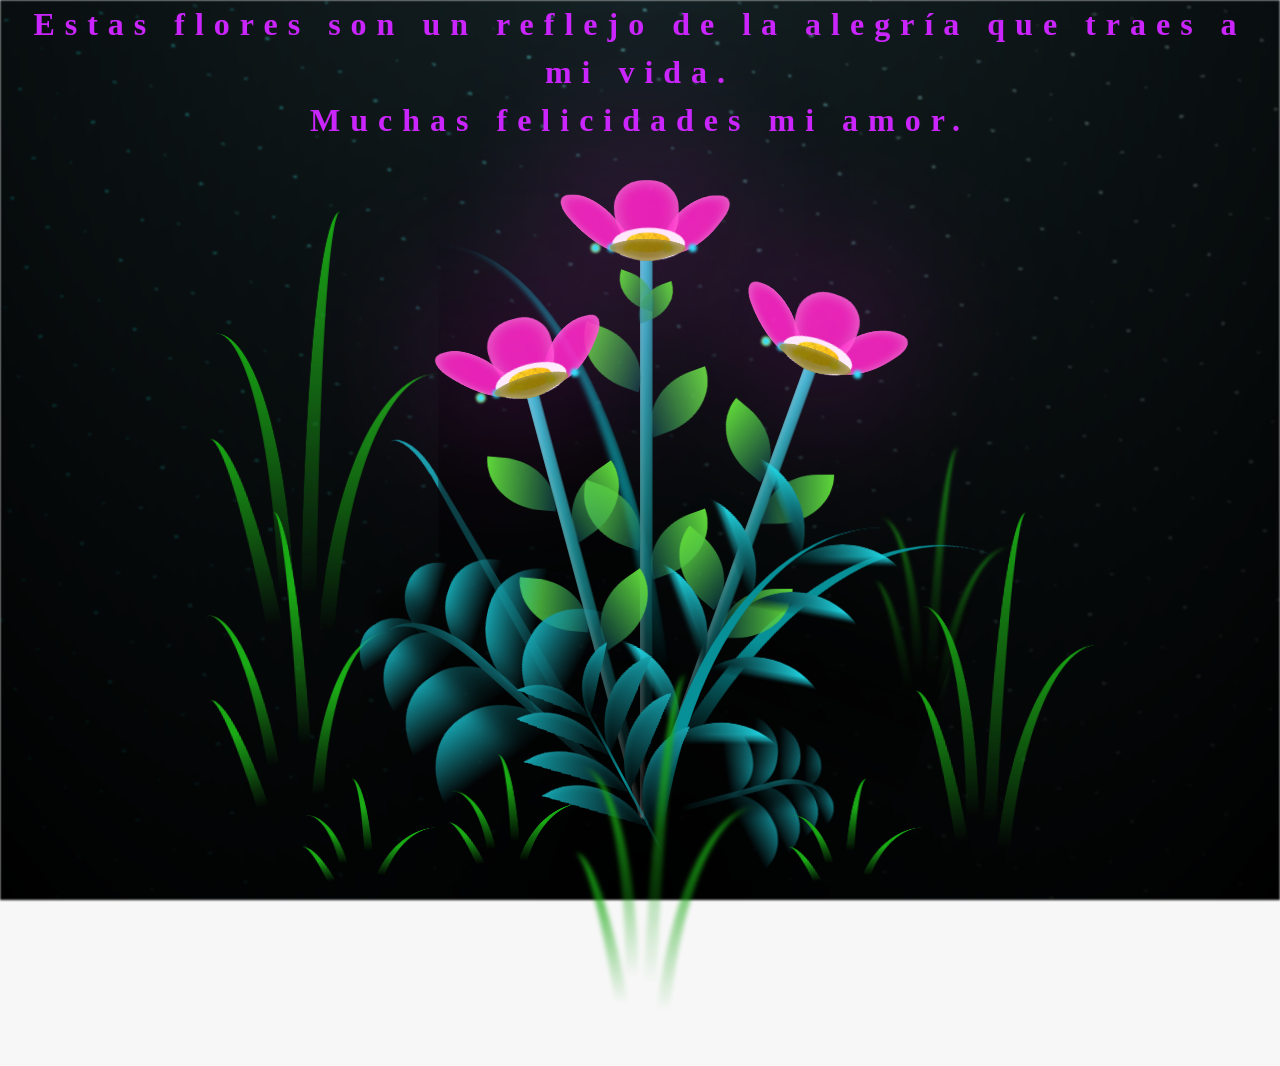
==== index.html @ 2d7c7707 "Update and rename flower.html to index.html" ====
<!DOCTYPE html>
<html lang="es">

<head>
  <meta charset="UTF-8" />
  <meta http-equiv="X-UA-Compatible" content="IE=edge" />
  <meta name="viewport" content="width=device-width, initial-scale=1.0, maximum-scale=1.0, user-scalable=no">
  <style>
    *,
    *::after,
    *::before {
      padding: 0;
      margin: 0;
      box-sizing: border-box;
    }

    :root {
      --dark-color: #000;
    }

    body {
      display: flex;
      align-items: flex-end;
      justify-content: center;
      min-height: 100vh;
      background-color: var(--dark-color);
      overflow: hidden;
      perspective: 1000px;
    }

    #lyrics {
      font-size: 28px;
      font-family: "Franklin Gothic Medium", "Arial Narrow", Arial, sans-serif;
      color: white;
      position: absolute;
      margin-bottom: 20%;
      z-index: 1;
      font-weight: bold;
      letter-spacing: 4px;
    }

    @media only screen and (max-width: 600px) {

      /* Estilos específicos para dispositivos con un ancho máximo de 600px */
      #lyrics {
        font-size: 14px;
        /* Reduce el tamaño del texto para dispositivos más pequeños */
        margin-bottom: 530px;
        letter-spacing: 3px;
      }

    }

    .titulo {
      margin-bottom: 0;
      top: 0;
      left: 50%;
      transform: translateX(-50%);
      font-family: 'Dancing Script', cursive;
      color: #cb25fd;
      position: absolute;
      font-weight: bold;
      letter-spacing: 10px;
      opacity: 0;
      animation: fadeIn 3s ease-in-out forwards;
      text-align: center;
      width: 100vw;
      z-index: 100;
    }

    @keyframes fadeIn {
      from {
        opacity: 0;
      }

      to {
        opacity: 1;
      }
    }

    .night {
      z-index: -1;
      position: absolute;
      left: 50%;
      top: 0;
      transform: translateX(-50%);
      width: 100%;
      height: 100%;
      filter: blur(0.1vmin);
      background-image: radial-gradient(ellipse at top,
          transparent 0%,
          var(--dark-color)),
        radial-gradient(ellipse at bottom,
          var(--dark-color),
          rgba(145, 233, 255, 0.2)),
        repeating-linear-gradient(220deg,
          rgb(0, 0, 0) 0px,
          rgb(0, 0, 0) 19px,
          transparent 19px,
          transparent 22px),
        repeating-linear-gradient(189deg,
          rgb(0, 0, 0) 0px,
          rgb(0, 0, 0) 19px,
          transparent 19px,
          transparent 22px),
        repeating-linear-gradient(148deg,
          rgb(0, 0, 0) 0px,
          rgb(0, 0, 0) 19px,
          transparent 19px,
          transparent 22px),
        linear-gradient(90deg, rgb(0, 255, 250), rgb(240, 240, 240));
    }

    .flowers {
      position: relative;
      transform: scale(0.9);
      /*margin-bottom: 100px;
  */
    }

    @media only screen and (max-width: 600px) {

      /* Estilos específicos para dispositivos con un ancho máximo de 600px */
      .flowers {
        font-size: 14px;
        margin-bottom: 35%;
        letter-spacing: 3px;
        transform: scale(1.0);
      }

    }

    .flower {
      position: absolute;
      bottom: 10vmin;
      transform-origin: bottom center;
      z-index: 10;
      --fl-speed: 0.8s;
    }

    .flower--1 {
      -webkit-animation: moving-flower-1 4s linear infinite;
      animation: moving-flower-1 4s linear infinite;
    }

    .flower--1 .flower__line {
      height: 70vmin;
      -webkit-animation-delay: 0.3s;
      animation-delay: 0.3s;
    }

    .flower--1 .flower__line__leaf--1 {
      -webkit-animation: blooming-leaf-right var(--fl-speed) 1.6s backwards;
      animation: blooming-leaf-right var(--fl-speed) 1.6s backwards;
    }

    .flower--1 .flower__line__leaf--2 {
      -webkit-animation: blooming-leaf-right var(--fl-speed) 1.4s backwards;
      animation: blooming-leaf-right var(--fl-speed) 1.4s backwards;
    }

    .flower--1 .flower__line__leaf--3 {
      -webkit-animation: blooming-leaf-left var(--fl-speed) 1.2s backwards;
      animation: blooming-leaf-left var(--fl-speed) 1.2s backwards;
    }

    .flower--1 .flower__line__leaf--4 {
      -webkit-animation: blooming-leaf-left var(--fl-speed) 1s backwards;
      animation: blooming-leaf-left var(--fl-speed) 1s backwards;
    }

    .flower--1 .flower__line__leaf--5 {
      -webkit-animation: blooming-leaf-right var(--fl-speed) 1.8s backwards;
      animation: blooming-leaf-right var(--fl-speed) 1.8s backwards;
    }

    .flower--1 .flower__line__leaf--6 {
      -webkit-animation: blooming-leaf-left var(--fl-speed) 2s backwards;
      animation: blooming-leaf-left var(--fl-speed) 2s backwards;
    }

    .flower--2 {
      left: 50%;
      transform: rotate(20deg);
      -webkit-animation: moving-flower-2 4s linear infinite;
      animation: moving-flower-2 4s linear infinite;
    }

    .flower--2 .flower__line {
      height: 60vmin;
      -webkit-animation-delay: 0.6s;
      animation-delay: 0.6s;
    }

    .flower--2 .flower__line__leaf--1 {
      -webkit-animation: blooming-leaf-right var(--fl-speed) 1.9s backwards;
      animation: blooming-leaf-right var(--fl-speed) 1.9s backwards;
    }

    .flower--2 .flower__line__leaf--2 {
      -webkit-animation: blooming-leaf-right var(--fl-speed) 1.7s backwards;
      animation: blooming-leaf-right var(--fl-speed) 1.7s backwards;
    }

    .flower--2 .flower__line__leaf--3 {
      -webkit-animation: blooming-leaf-left var(--fl-speed) 1.5s backwards;
      animation: blooming-leaf-left var(--fl-speed) 1.5s backwards;
    }

    .flower--2 .flower__line__leaf--4 {
      -webkit-animation: blooming-leaf-left var(--fl-speed) 1.3s backwards;
      animation: blooming-leaf-left var(--fl-speed) 1.3s backwards;
    }

    .flower--3 {
      left: 50%;
      transform: rotate(-15deg);
      -webkit-animation: moving-flower-3 4s linear infinite;
      animation: moving-flower-3 4s linear infinite;
    }

    .flower--3 .flower__line {
      -webkit-animation-delay: 0.9s;
      animation-delay: 0.9s;
    }

    .flower--3 .flower__line__leaf--1 {
      -webkit-animation: blooming-leaf-right var(--fl-speed) 2.5s backwards;
      animation: blooming-leaf-right var(--fl-speed) 2.5s backwards;
    }

    .flower--3 .flower__line__leaf--2 {
      -webkit-animation: blooming-leaf-right var(--fl-speed) 2.3s backwards;
      animation: blooming-leaf-right var(--fl-speed) 2.3s backwards;
    }

    .flower--3 .flower__line__leaf--3 {
      -webkit-animation: blooming-leaf-left var(--fl-speed) 2.1s backwards;
      animation: blooming-leaf-left var(--fl-speed) 2.1s backwards;
    }

    .flower--3 .flower__line__leaf--4 {
      -webkit-animation: blooming-leaf-left var(--fl-speed) 1.9s backwards;
      animation: blooming-leaf-left var(--fl-speed) 1.9s backwards;
    }

    .flower__leafs {
      position: relative;
      -webkit-animation: blooming-flower 2s backwards;
      animation: blooming-flower 2s backwards;
    }

    .flower__leafs--1 {
      -webkit-animation-delay: 1.1s;
      animation-delay: 1.1s;
    }

    .flower__leafs--2 {
      -webkit-animation-delay: 1.4s;
      animation-delay: 1.4s;
    }

    .flower__leafs--3 {
      -webkit-animation-delay: 1.7s;
      animation-delay: 1.7s;
    }

    .flower__leafs::after {
      content: "";
      position: absolute;
      left: 0;
      top: 0;
      transform: translate(-50%, -100%);
      width: 8vmin;
      height: 8vmin;
      background-color: #fd25eb;
      /* background-color: #fd2525; */
      filter: blur(10vmin);
    }

    .flower__leaf {
      position: absolute;
      bottom: 0;
      left: 50%;
      width: 8vmin;
      height: 11vmin;
      border-radius: 51% 49% 47% 53%/44% 45% 55% 69%;
      background-color: #253bfd;
      background-color: #fd25c3;
      transform-origin: bottom center;
      opacity: 0.9;
      box-shadow: inset 0 0 2vmin rgba(255, 255, 255, 0.5);
    }

    .flower__leaf--1 {
      transform: translate(-10%, 1%) rotateY(40deg) rotateX(-50deg);
    }

    .flower__leaf--2 {
      transform: translate(-50%, -4%) rotateX(40deg);
    }

    .flower__leaf--3 {
      transform: translate(-90%, 0%) rotateY(45deg) rotateX(50deg);
    }

    .flower__leaf--4 {
      width: 8vmin;
      height: 8vmin;
      transform-origin: bottom left;
      border-radius: 4vmin 10vmin 4vmin 4vmin;
      transform: translate(0%, 18%) rotateX(70deg) rotate(-43deg);
      background-color: #7c6901;
      z-index: 1;
      opacity: 0.8;
    }

    .flower__white-circle {
      position: absolute;
      left: -3.5vmin;
      top: -3vmin;
      width: 9vmin;
      height: 4vmin;
      border-radius: 50%;
      background-color: #fff;
    }

    .flower__white-circle::after {
      content: "";
      position: absolute;
      left: 50%;
      top: 45%;
      transform: translate(-50%, -50%);
      width: 60%;
      height: 60%;
      border-radius: inherit;
      background-image: repeating-linear-gradient(135deg,
          rgba(0, 0, 0, 0.03) 0px,
          rgba(0, 0, 0, 0.03) 1px,
          transparent 1px,
          transparent 12px),
        repeating-linear-gradient(45deg,
          rgba(0, 0, 0, 0.03) 0px,
          rgba(0, 0, 0, 0.03) 1px,
          transparent 1px,
          transparent 12px),
        repeating-linear-gradient(67.5deg,
          rgba(0, 0, 0, 0.03) 0px,
          rgba(0, 0, 0, 0.03) 1px,
          transparent 1px,
          transparent 12px),
        repeating-linear-gradient(135deg,
          rgba(0, 0, 0, 0.03) 0px,
          rgba(0, 0, 0, 0.03) 1px,
          transparent 1px,
          transparent 12px),
        repeating-linear-gradient(45deg,
          rgba(0, 0, 0, 0.03) 0px,
          rgba(0, 0, 0, 0.03) 1px,
          transparent 1px,
          transparent 12px),
        repeating-linear-gradient(112.5deg,
          rgba(0, 0, 0, 0.03) 0px,
          rgba(0, 0, 0, 0.03) 1px,
          transparent 1px,
          transparent 12px),
        repeating-linear-gradient(112.5deg,
          rgba(0, 0, 0, 0.03) 0px,
          rgba(0, 0, 0, 0.03) 1px,
          transparent 1px,
          transparent 12px),
        repeating-linear-gradient(45deg,
          rgba(0, 0, 0, 0.03) 0px,
          rgba(0, 0, 0, 0.03) 1px,
          transparent 1px,
          transparent 12px),
        repeating-linear-gradient(22.5deg,
          rgba(0, 0, 0, 0.03) 0px,
          rgba(0, 0, 0, 0.03) 1px,
          transparent 1px,
          transparent 12px),
        repeating-linear-gradient(45deg,
          rgba(0, 0, 0, 0.03) 0px,
          rgba(0, 0, 0, 0.03) 1px,
          transparent 1px,
          transparent 12px),
        repeating-linear-gradient(22.5deg,
          rgba(0, 0, 0, 0.03) 0px,
          rgba(0, 0, 0, 0.03) 1px,
          transparent 1px,
          transparent 12px),
        repeating-linear-gradient(135deg,
          rgba(0, 0, 0, 0.03) 0px,
          rgba(0, 0, 0, 0.03) 1px,
          transparent 1px,
          transparent 12px),
        repeating-linear-gradient(157.5deg,
          rgba(0, 0, 0, 0.03) 0px,
          rgba(0, 0, 0, 0.03) 1px,
          transparent 1px,
          transparent 12px),
        repeating-linear-gradient(67.5deg,
          rgba(0, 0, 0, 0.03) 0px,
          rgba(0, 0, 0, 0.03) 1px,
          transparent 1px,
          transparent 12px),
        repeating-linear-gradient(67.5deg,
          rgba(0, 0, 0, 0.03) 0px,
          rgba(0, 0, 0, 0.03) 1px,
          transparent 1px,
          transparent 12px),
        linear-gradient(90deg, rgb(255, 235, 18), rgb(255, 206, 0));
    }

    .flower__line {
      height: 55vmin;
      width: 1.5vmin;
      background-image: linear-gradient(to left,
          rgba(0, 0, 0, 0.2),
          transparent,
          rgba(255, 255, 255, 0.2)),
        linear-gradient(to top, transparent 10%, #14757a, #39c6d6);
      box-shadow: inset 0 0 2px rgba(0, 0, 0, 0.5);
      -webkit-animation: grow-flower-tree 4s backwards;
      animation: grow-flower-tree 4s backwards;
    }

    .flower__line__leaf {
      --w: 7vmin;
      --h: calc(var(--w) + 2vmin);
      position: absolute;
      top: 20%;
      left: 90%;
      width: var(--w);
      height: var(--h);
      border-top-right-radius: var(--h);
      border-bottom-left-radius: var(--h);
      background-image: linear-gradient(to top, rgba(20, 117, 122, 0.4), #5ed639);
    }

    .flower__line__leaf--1 {
      transform: rotate(70deg) rotateY(30deg);
    }

    .flower__line__leaf--2 {
      top: 45%;
      transform: rotate(70deg) rotateY(30deg);
    }

    .flower__line__leaf--3,
    .flower__line__leaf--4,
    .flower__line__leaf--6 {
      border-top-right-radius: 0;
      border-bottom-left-radius: 0;
      border-top-left-radius: var(--h);
      border-bottom-right-radius: var(--h);
      left: -460%;
      top: 12%;
      transform: rotate(-70deg) rotateY(30deg);
    }

    .flower__line__leaf--4 {
      top: 40%;
    }

    .flower__line__leaf--5 {
      top: 0;
      transform-origin: left;
      transform: rotate(70deg) rotateY(30deg) scale(0.6);
    }

    .flower__line__leaf--6 {
      top: -2%;
      left: -450%;
      transform-origin: right;
      transform: rotate(-70deg) rotateY(30deg) scale(0.6);
    }

    .flower__light {
      position: absolute;
      bottom: 0vmin;
      width: 1vmin;
      height: 1vmin;
      background-color: rgb(255, 251, 0);
      border-radius: 50%;
      filter: blur(0.2vmin);
      -webkit-animation: light-ans 4s linear infinite backwards;
      animation: light-ans 4s linear infinite backwards;
    }

    .flower__light:nth-child(odd) {
      background-color: #23f0ff;
    }

    .flower__light--1 {
      left: -2vmin;
      -webkit-animation-delay: 1s;
      animation-delay: 1s;
    }

    .flower__light--2 {
      left: 3vmin;
      -webkit-animation-delay: 0.5s;
      animation-delay: 0.5s;
    }

    .flower__light--3 {
      left: -6vmin;
      -webkit-animation-delay: 0.3s;
      animation-delay: 0.3s;
    }

    .flower__light--4 {
      left: 6vmin;
      -webkit-animation-delay: 0.9s;
      animation-delay: 0.9s;
    }

    .flower__light--5 {
      left: -1vmin;
      -webkit-animation-delay: 1.5s;
      animation-delay: 1.5s;
    }

    .flower__light--6 {
      left: -4vmin;
      -webkit-animation-delay: 3s;
      animation-delay: 3s;
    }

    .flower__light--7 {
      left: 3vmin;
      -webkit-animation-delay: 2s;
      animation-delay: 2s;
    }

    .flower__light--8 {
      left: -6vmin;
      -webkit-animation-delay: 3.5s;
      animation-delay: 3.5s;
    }

    .flower__grass {
      --c: #159faa;
      --line-w: 1.5vmin;
      position: absolute;
      bottom: 12vmin;
      left: -7vmin;
      display: flex;
      flex-direction: column;
      align-items: flex-end;
      z-index: 20;
      transform-origin: bottom center;
      transform: rotate(-48deg) rotateY(40deg);
    }

    .flower__grass--1 {
      -webkit-animation: moving-grass 2s linear infinite;
      animation: moving-grass 2s linear infinite;
    }

    .flower__grass--2 {
      left: 2vmin;
      bottom: 10vmin;
      transform: scale(0.5) rotate(75deg) rotateX(10deg) rotateY(-200deg);
      opacity: 0.8;
      z-index: 0;
      -webkit-animation: moving-grass--2 1.5s linear infinite;
      animation: moving-grass--2 1.5s linear infinite;
    }

    .flower__grass--top {
      width: 7vmin;
      height: 10vmin;
      border-top-right-radius: 100%;
      border-right: var(--line-w) solid var(--c);
      transform-origin: bottom center;
      transform: rotate(-2deg);
    }

    .flower__grass--bottom {
      margin-top: -2px;
      width: var(--line-w);
      height: 25vmin;
      background-image: linear-gradient(to top, transparent, var(--c));
    }

    .flower__grass__leaf {
      --size: 10vmin;
      position: absolute;
      width: calc(var(--size) * 2.1);
      height: var(--size);
      border-top-left-radius: var(--size);
      border-top-right-radius: var(--size);
      background-image: linear-gradient(to top,
          transparent,
          transparent 30%,
          var(--c));
      z-index: 100;
    }

    .flower__grass__leaf--1 {
      top: -6%;
      left: 30%;
      --size: 6vmin;
      transform: rotate(-20deg);
      -webkit-animation: growing-grass-ans--1 2s 2.6s backwards;
      animation: growing-grass-ans--1 2s 2.6s backwards;
    }

    @-webkit-keyframes growing-grass-ans--1 {
      0% {
        transform-origin: bottom left;
        transform: rotate(-20deg) scale(0);
      }
    }

    @keyframes growing-grass-ans--1 {
      0% {
        transform-origin: bottom left;
        transform: rotate(-20deg) scale(0);
      }
    }

    .flower__grass__leaf--2 {
      top: -5%;
      left: -110%;
      --size: 6vmin;
      transform: rotate(10deg);
      -webkit-animation: growing-grass-ans--2 2s 2.4s linear backwards;
      animation: growing-grass-ans--2 2s 2.4s linear backwards;
    }

    @-webkit-keyframes growing-grass-ans--2 {
      0% {
        transform-origin: bottom right;
        transform: rotate(10deg) scale(0);
      }
    }

    @keyframes growing-grass-ans--2 {
      0% {
        transform-origin: bottom right;
        transform: rotate(10deg) scale(0);
      }
    }

    .flower__grass__leaf--3 {
      top: 5%;
      left: 60%;
      --size: 8vmin;
      transform: rotate(-18deg) rotateX(-20deg);
      -webkit-animation: growing-grass-ans--3 2s 2.2s linear backwards;
      animation: growing-grass-ans--3 2s 2.2s linear backwards;
    }

    @-webkit-keyframes growing-grass-ans--3 {
      0% {
        transform-origin: bottom left;
        transform: rotate(-18deg) rotateX(-20deg) scale(0);
      }
    }

    @keyframes growing-grass-ans--3 {
      0% {
        transform-origin: bottom left;
        transform: rotate(-18deg) rotateX(-20deg) scale(0);
      }
    }

    .flower__grass__leaf--4 {
      top: 6%;
      left: -135%;
      --size: 8vmin;
      transform: rotate(2deg);
      -webkit-animation: growing-grass-ans--4 2s 2s linear backwards;
      animation: growing-grass-ans--4 2s 2s linear backwards;
    }

    @-webkit-keyframes growing-grass-ans--4 {
      0% {
        transform-origin: bottom right;
        transform: rotate(2deg) scale(0);
      }
    }

    @keyframes growing-grass-ans--4 {
      0% {
        transform-origin: bottom right;
        transform: rotate(2deg) scale(0);
      }
    }

    .flower__grass__leaf--5 {
      top: 20%;
      left: 60%;
      --size: 10vmin;
      transform: rotate(-24deg) rotateX(-20deg);
      -webkit-animation: growing-grass-ans--5 2s 1.8s linear backwards;
      animation: growing-grass-ans--5 2s 1.8s linear backwards;
    }

    @-webkit-keyframes growing-grass-ans--5 {
      0% {
        transform-origin: bottom left;
        transform: rotate(-24deg) rotateX(-20deg) scale(0);
      }
    }

    @keyframes growing-grass-ans--5 {
      0% {
        transform-origin: bottom left;
        transform: rotate(-24deg) rotateX(-20deg) scale(0);
      }
    }

    .flower__grass__leaf--6 {
      top: 22%;
      left: -180%;
      --size: 10vmin;
      transform: rotate(10deg);
      -webkit-animation: growing-grass-ans--6 2s 1.6s linear backwards;
      animation: growing-grass-ans--6 2s 1.6s linear backwards;
    }

    @-webkit-keyframes growing-grass-ans--6 {
      0% {
        transform-origin: bottom right;
        transform: rotate(10deg) scale(0);
      }
    }

    @keyframes growing-grass-ans--6 {
      0% {
        transform-origin: bottom right;
        transform: rotate(10deg) scale(0);
      }
    }

    .flower__grass__leaf--7 {
      top: 39%;
      left: 70%;
      --size: 10vmin;
      transform: rotate(-10deg);
      -webkit-animation: growing-grass-ans--7 2s 1.4s linear backwards;
      animation: growing-grass-ans--7 2s 1.4s linear backwards;
    }

    @-webkit-keyframes growing-grass-ans--7 {
      0% {
        transform-origin: bottom left;
        transform: rotate(-10deg) scale(0);
      }
    }

    @keyframes growing-grass-ans--7 {
      0% {
        transform-origin: bottom left;
        transform: rotate(-10deg) scale(0);
      }
    }

    .flower__grass__leaf--8 {
      top: 40%;
      left: -215%;
      --size: 11vmin;
      transform: rotate(10deg);
      -webkit-animation: growing-grass-ans--8 2s 1.2s linear backwards;
      animation: growing-grass-ans--8 2s 1.2s linear backwards;
    }

    @-webkit-keyframes growing-grass-ans--8 {
      0% {
        transform-origin: bottom right;
        transform: rotate(10deg) scale(0);
      }
    }

    @keyframes growing-grass-ans--8 {
      0% {
        transform-origin: bottom right;
        transform: rotate(10deg) scale(0);
      }
    }

    .flower__grass__overlay {
      position: absolute;
      top: -10%;
      right: 0%;
      width: 100%;
      height: 100%;
      background-color: rgba(0, 0, 0, 0.6);
      filter: blur(1.5vmin);
      z-index: 100;
    }

    .flower__g-long {
      --w: 2vmin;
      --h: 6vmin;
      --c: #159faa;
      position: absolute;
      bottom: 10vmin;
      left: -3vmin;
      transform-origin: bottom center;
      transform: rotate(-30deg) rotateY(-20deg);
      display: flex;
      flex-direction: column;
      align-items: flex-end;
      -webkit-animation: flower-g-long-ans 3s linear infinite;
      animation: flower-g-long-ans 3s linear infinite;
    }

    @-webkit-keyframes flower-g-long-ans {

      0%,
      100% {
        transform: rotate(-30deg) rotateY(-20deg);
      }

      50% {
        transform: rotate(-32deg) rotateY(-20deg);
      }
    }

    @keyframes flower-g-long-ans {

      0%,
      100% {
        transform: rotate(-30deg) rotateY(-20deg);
      }

      50% {
        transform: rotate(-32deg) rotateY(-20deg);
      }
    }

    .flower__g-long__top {
      top: calc(var(--h) * -1);
      width: calc(var(--w) + 1vmin);
      height: var(--h);
      border-top-right-radius: 100%;
      border-right: 0.7vmin solid var(--c);
      transform: translate(-0.7vmin, 1vmin);
    }

    .flower__g-long__bottom {
      width: var(--w);
      height: 50vmin;
      transform-origin: bottom center;
      background-image: linear-gradient(to top, transparent 30%, var(--c));
      box-shadow: inset 0 0 2px rgba(0, 0, 0, 0.5);
      -webkit-clip-path: polygon(35% 0, 65% 1%, 100% 100%, 0% 100%);
      clip-path: polygon(35% 0, 65% 1%, 100% 100%, 0% 100%);
    }

    .flower__g-right {
      position: absolute;
      bottom: 6vmin;
      left: -2vmin;
      transform-origin: bottom left;
      transform: rotate(20deg);
    }

    .flower__g-right .leaf {
      width: 30vmin;
      height: 50vmin;
      border-top-left-radius: 100%;
      border-left: 2vmin solid #079097;
      background-image: linear-gradient(to bottom,
          transparent,
          var(--dark-color) 60%);
      -webkit-mask-image: linear-gradient(to top, transparent 30%, #079097 60%);
    }

    .flower__g-right--1 {
      -webkit-animation: flower-g-right-ans 2.5s linear infinite;
      animation: flower-g-right-ans 2.5s linear infinite;
    }

    .flower__g-right--2 {
      left: 5vmin;
      transform: rotateY(-180deg);
      -webkit-animation: flower-g-right-ans--2 3s linear infinite;
      animation: flower-g-right-ans--2 3s linear infinite;
    }

    .flower__g-right--2 .leaf {
      height: 75vmin;
      filter: blur(0.3vmin);
      opacity: 0.8;
    }

    @-webkit-keyframes flower-g-right-ans {

      0%,
      100% {
        transform: rotate(20deg);
      }

      50% {
        transform: rotate(24deg) rotateX(-20deg);
      }
    }

    @keyframes flower-g-right-ans {

      0%,
      100% {
        transform: rotate(20deg);
      }

      50% {
        transform: rotate(24deg) rotateX(-20deg);
      }
    }

    @-webkit-keyframes flower-g-right-ans--2 {

      0%,
      100% {
        transform: rotateY(-180deg) rotate(0deg) rotateX(-20deg);
      }

      50% {
        transform: rotateY(-180deg) rotate(6deg) rotateX(-20deg);
      }
    }

    @keyframes flower-g-right-ans--2 {

      0%,
      100% {
        transform: rotateY(-180deg) rotate(0deg) rotateX(-20deg);
      }

      50% {
        transform: rotateY(-180deg) rotate(6deg) rotateX(-20deg);
      }
    }

    .flower__g-front {
      position: absolute;
      bottom: 6vmin;
      left: 2.5vmin;
      z-index: 100;
      transform-origin: bottom center;
      transform: rotate(-28deg) rotateY(30deg) scale(1.04);
      -webkit-animation: flower__g-front-ans 2s linear infinite;
      animation: flower__g-front-ans 2s linear infinite;
    }

    @-webkit-keyframes flower__g-front-ans {

      0%,
      100% {
        transform: rotate(-28deg) rotateY(30deg) scale(1.04);
      }

      50% {
        transform: rotate(-35deg) rotateY(40deg) scale(1.04);
      }
    }

    @keyframes flower__g-front-ans {

      0%,
      100% {
        transform: rotate(-28deg) rotateY(30deg) scale(1.04);
      }

      50% {
        transform: rotate(-35deg) rotateY(40deg) scale(1.04);
      }
    }

    .flower__g-front__line {
      width: 0.3vmin;
      height: 20vmin;
      background-image: linear-gradient(to top,
          transparent,
          #079097,
          transparent 100%);
      position: relative;
    }

    .flower__g-front__leaf-wrapper {
      position: absolute;
      top: 0;
      left: 0;
      transform-origin: bottom left;
      transform: rotate(10deg);
    }

    .flower__g-front__leaf-wrapper:nth-child(even) {
      left: 0vmin;
      transform: rotateY(-180deg) rotate(5deg);
      -webkit-animation: flower__g-front__leaf-left-ans 1s ease-in backwards;
      animation: flower__g-front__leaf-left-ans 1s ease-in backwards;
    }

    .flower__g-front__leaf-wrapper:nth-child(odd) {
      -webkit-animation: flower__g-front__leaf-ans 1s ease-in backwards;
      animation: flower__g-front__leaf-ans 1s ease-in backwards;
    }

    .flower__g-front__leaf-wrapper--1 {
      top: -8vmin;
      transform: scale(0.7);
      -webkit-animation: flower__g-front__leaf-ans 1s 5.5s ease-in backwards !important;
      animation: flower__g-front__leaf-ans 1s 5.5s ease-in backwards !important;
    }

    .flower__g-front__leaf-wrapper--2 {
      top: -8vmin;
      transform: rotateY(-180deg) scale(0.7) !important;
      -webkit-animation: flower__g-front__leaf-left-ans-2 1s 4.6s ease-in backwards !important;
      animation: flower__g-front__leaf-left-ans-2 1s 4.6s ease-in backwards !important;
    }

    .flower__g-front__leaf-wrapper--3 {
      top: -3vmin;
      -webkit-animation: flower__g-front__leaf-ans 1s 4.6s ease-in backwards;
      animation: flower__g-front__leaf-ans 1s 4.6s ease-in backwards;
    }

    .flower__g-front__leaf-wrapper--4 {
      top: -3vmin;
      transform: rotateY(-180deg) scale(0.9) !important;
      -webkit-animation: flower__g-front__leaf-left-ans-2 1s 4.6s ease-in backwards !important;
      animation: flower__g-front__leaf-left-ans-2 1s 4.6s ease-in backwards !important;
    }

    @-webkit-keyframes flower__g-front__leaf-left-ans-2 {
      0% {
        transform: rotateY(-180deg) scale(0);
      }
    }

    @keyframes flower__g-front__leaf-left-ans-2 {
      0% {
        transform: rotateY(-180deg) scale(0);
      }
    }

    .flower__g-front__leaf-wrapper--5,
    .flower__g-front__leaf-wrapper--6 {
      top: 2vmin;
    }

    .flower__g-front__leaf-wrapper--7,
    .flower__g-front__leaf-wrapper--8 {
      top: 6.5vmin;
    }

    .flower__g-front__leaf-wrapper--2 {
      -webkit-animation-delay: 5.2s !important;
      animation-delay: 5.2s !important;
    }

    .flower__g-front__leaf-wrapper--3 {
      -webkit-animation-delay: 4.9s !important;
      animation-delay: 4.9s !important;
    }

    .flower__g-front__leaf-wrapper--5 {
      -webkit-animation-delay: 4.3s !important;
      animation-delay: 4.3s !important;
    }

    .flower__g-front__leaf-wrapper--6 {
      -webkit-animation-delay: 4.1s !important;
      animation-delay: 4.1s !important;
    }

    .flower__g-front__leaf-wrapper--7 {
      -webkit-animation-delay: 3.8s !important;
      animation-delay: 3.8s !important;
    }

    .flower__g-front__leaf-wrapper--8 {
      -webkit-animation-delay: 3.5s !important;
      animation-delay: 3.5s !important;
    }

    @-webkit-keyframes flower__g-front__leaf-ans {
      0% {
        transform: rotate(10deg) scale(0);
      }
    }

    @keyframes flower__g-front__leaf-ans {
      0% {
        transform: rotate(10deg) scale(0);
      }
    }

    @-webkit-keyframes flower__g-front__leaf-left-ans {
      0% {
        transform: rotateY(-180deg) rotate(5deg) scale(0);
      }
    }

    @keyframes flower__g-front__leaf-left-ans {
      0% {
        transform: rotateY(-180deg) rotate(5deg) scale(0);
      }
    }

    .flower__g-front__leaf {
      width: 10vmin;
      height: 10vmin;
      border-radius: 100% 0% 0% 100%/100% 100% 0% 0%;
      box-shadow: inset 0 2px 1vmin hsla(184deg, 97%, 58%, 0.2);
      background-image: linear-gradient(to bottom left,
          transparent,
          var(--dark-color)),
        linear-gradient(to bottom right, #159faa 50%, transparent 50%, transparent);
      -webkit-mask-image: linear-gradient(to bottom right,
          #159faa 50%,
          transparent 50%,
          transparent);
      mask-image: linear-gradient(to bottom right,
          #159faa 50%,
          transparent 50%,
          transparent);
    }

    .flower__g-fr {
      position: absolute;
      bottom: -4vmin;
      left: vmin;
      transform-origin: bottom left;
      z-index: 10;
      -webkit-animation: flower__g-fr-ans 2s linear infinite;
      animation: flower__g-fr-ans 2s linear infinite;
    }

    @-webkit-keyframes flower__g-fr-ans {

      0%,
      100% {
        transform: rotate(2deg);
      }

      50% {
        transform: rotate(4deg);
      }
    }

    @keyframes flower__g-fr-ans {

      0%,
      100% {
        transform: rotate(2deg);
      }

      50% {
        transform: rotate(4deg);
      }
    }

    .flower__g-fr .leaf {
      width: 30vmin;
      height: 50vmin;
      border-top-left-radius: 100%;
      border-left: 2vmin solid #079097;
      -webkit-mask-image: linear-gradient(to top, transparent 25%, #079097 50%);
      position: relative;
      z-index: 1;
    }

    .flower__g-fr__leaf {
      position: absolute;
      top: 0;
      left: 0;
      width: 10vmin;
      height: 10vmin;
      border-radius: 100% 0% 0% 100%/100% 100% 0% 0%;
      box-shadow: inset 0 2px 1vmin hsla(184deg, 97%, 58%, 0.2);
      background-image: linear-gradient(to bottom left,
          transparent,
          var(--dark-color) 98%),
        linear-gradient(to bottom right, #23f0ff 45%, transparent 50%, transparent);
      -webkit-mask-image: linear-gradient(135deg,
          #159faa 40%,
          transparent 50%,
          transparent);
    }

    .flower__g-fr__leaf--1 {
      left: 20vmin;
      transform: rotate(45deg);
      -webkit-animation: flower__g-fr-leaft-ans-1 0.5s 5.2s linear backwards;
      animation: flower__g-fr-leaft-ans-1 0.5s 5.2s linear backwards;
    }

    @-webkit-keyframes flower__g-fr-leaft-ans-1 {
      0% {
        transform-origin: left;
        transform: rotate(45deg) scale(0);
      }
    }

    @keyframes flower__g-fr-leaft-ans-1 {
      0% {
        transform-origin: left;
        transform: rotate(45deg) scale(0);
      }
    }

    .flower__g-fr__leaf--2 {
      left: 12vmin;
      top: -7vmin;
      transform: rotate(25deg) rotateY(-180deg);
      -webkit-animation: flower__g-fr-leaft-ans-6 0.5s 5s linear backwards;
      animation: flower__g-fr-leaft-ans-6 0.5s 5s linear backwards;
    }

    .flower__g-fr__leaf--3 {
      left: 15vmin;
      top: 6vmin;
      transform: rotate(55deg);
      -webkit-animation: flower__g-fr-leaft-ans-5 0.5s 4.8s linear backwards;
      animation: flower__g-fr-leaft-ans-5 0.5s 4.8s linear backwards;
    }

    .flower__g-fr__leaf--4 {
      left: 6vmin;
      top: -2vmin;
      transform: rotate(25deg) rotateY(-180deg);
      -webkit-animation: flower__g-fr-leaft-ans-6 0.5s 4.6s linear backwards;
      animation: flower__g-fr-leaft-ans-6 0.5s 4.6s linear backwards;
    }

    .flower__g-fr__leaf--5 {
      left: 10vmin;
      top: 14vmin;
      transform: rotate(55deg);
      -webkit-animation: flower__g-fr-leaft-ans-5 0.5s 4.4s linear backwards;
      animation: flower__g-fr-leaft-ans-5 0.5s 4.4s linear backwards;
    }

    @-webkit-keyframes flower__g-fr-leaft-ans-5 {
      0% {
        transform-origin: left;
        transform: rotate(55deg) scale(0);
      }
    }

    @keyframes flower__g-fr-leaft-ans-5 {
      0% {
        transform-origin: left;
        transform: rotate(55deg) scale(0);
      }
    }

    .flower__g-fr__leaf--6 {
      left: 0vmin;
      top: 6vmin;
      transform: rotate(25deg) rotateY(-180deg);
      -webkit-animation: flower__g-fr-leaft-ans-6 0.5s 4.2s linear backwards;
      animation: flower__g-fr-leaft-ans-6 0.5s 4.2s linear backwards;
    }

    @-webkit-keyframes flower__g-fr-leaft-ans-6 {
      0% {
        transform-origin: right;
        transform: rotate(25deg) rotateY(-180deg) scale(0);
      }
    }

    @keyframes flower__g-fr-leaft-ans-6 {
      0% {
        transform-origin: right;
        transform: rotate(25deg) rotateY(-180deg) scale(0);
      }
    }

    .flower__g-fr__leaf--7 {
      left: 5vmin;
      top: 22vmin;
      transform: rotate(45deg);
      -webkit-animation: flower__g-fr-leaft-ans-7 0.5s 4s linear backwards;
      animation: flower__g-fr-leaft-ans-7 0.5s 4s linear backwards;
    }

    @-webkit-keyframes flower__g-fr-leaft-ans-7 {
      0% {
        transform-origin: left;
        transform: rotate(45deg) scale(0);
      }
    }

    @keyframes flower__g-fr-leaft-ans-7 {
      0% {
        transform-origin: left;
        transform: rotate(45deg) scale(0);
      }
    }

    .flower__g-fr__leaf--8 {
      left: -4vmin;
      top: 15vmin;
      transform: rotate(15deg) rotateY(-180deg);
      -webkit-animation: flower__g-fr-leaft-ans-8 0.5s 3.8s linear backwards;
      animation: flower__g-fr-leaft-ans-8 0.5s 3.8s linear backwards;
    }

    @-webkit-keyframes flower__g-fr-leaft-ans-8 {
      0% {
        transform-origin: right;
        transform: rotate(15deg) rotateY(-180deg) scale(0);
      }
    }

    @keyframes flower__g-fr-leaft-ans-8 {
      0% {
        transform-origin: right;
        transform: rotate(15deg) rotateY(-180deg) scale(0);
      }
    }

    .long-g {
      position: absolute;
      bottom: 25vmin;
      left: -42vmin;
      transform-origin: bottom left;
    }

    .long-g--1 {
      bottom: 0vmin;
      transform: scale(0.8) rotate(-5deg);
    }

    .long-g--1 .leaf {
      -webkit-mask-image: linear-gradient(to top,
          transparent 40%,
          #079097 80%) !important;
    }

    .long-g--1 .leaf--1 {
      --w: 5vmin;
      --h: 60vmin;
      left: -2vmin;
      transform: rotate(3deg) rotateY(-180deg);
    }

    .long-g--2,
    .long-g--3 {
      bottom: -3vmin;
      left: -35vmin;
      transform-origin: center;
      transform: scale(0.6) rotateX(60deg);
    }

    .long-g--2 .leaf,
    .long-g--3 .leaf {
      -webkit-mask-image: linear-gradient(to top,
          transparent 50%,
          #079097 80%) !important;
    }

    .long-g--2 .leaf--1,
    .long-g--3 .leaf--1 {
      left: -1vmin;
      transform: rotateY(-180deg);
    }

    .long-g--3 {
      left: -17vmin;
      bottom: 0vmin;
    }

    .long-g--3 .leaf {
      -webkit-mask-image: linear-gradient(to top,
          transparent 40%,
          #079097 80%) !important;
    }

    .long-g--4 {
      left: 25vmin;
      bottom: -3vmin;
      transform-origin: center;
      transform: scale(0.6) rotateX(60deg);
    }

    .long-g--4 .leaf {
      -webkit-mask-image: linear-gradient(to top,
          transparent 50%,
          #079097 80%) !important;
    }

    .long-g--5 {
      left: 42vmin;
      bottom: 0vmin;
      transform: scale(0.8) rotate(2deg);
    }

    .long-g--6 {
      left: 0vmin;
      bottom: -20vmin;
      z-index: 100;
      filter: blur(0.3vmin);
      transform: scale(0.8) rotate(2deg);
    }

    .long-g--7 {
      left: 35vmin;
      bottom: 20vmin;
      z-index: -1;
      filter: blur(0.3vmin);
      transform: scale(0.6) rotate(2deg);
      opacity: 0.7;
    }

    .long-g .leaf {
      --w: 15vmin;
      --h: 40vmin;
      --c: #1aaa15;
      position: absolute;
      bottom: 0;
      width: var(--w);
      height: var(--h);
      border-top-left-radius: 100%;
      border-left: 2vmin solid var(--c);
      -webkit-mask-image: linear-gradient(to top,
          transparent 20%,
          var(--dark-color));
      transform-origin: bottom center;
    }

    .long-g .leaf--0 {
      left: 2vmin;
      -webkit-animation: leaf-ans-1 4s linear infinite;
      animation: leaf-ans-1 4s linear infinite;
    }

    .long-g .leaf--1 {
      --w: 5vmin;
      --h: 60vmin;
      -webkit-animation: leaf-ans-1 4s linear infinite;
      animation: leaf-ans-1 4s linear infinite;
    }

    .long-g .leaf--2 {
      --w: 10vmin;
      --h: 40vmin;
      left: -0.5vmin;
      bottom: 5vmin;
      transform-origin: bottom left;
      transform: rotateY(-180deg);
      -webkit-animation: leaf-ans-2 3s linear infinite;
      animation: leaf-ans-2 3s linear infinite;
    }

    .long-g .leaf--3 {
      --w: 5vmin;
      --h: 30vmin;
      left: -1vmin;
      bottom: 3.2vmin;
      transform-origin: bottom left;
      transform: rotate(-10deg) rotateY(-180deg);
      -webkit-animation: leaf-ans-3 3s linear infinite;
      animation: leaf-ans-3 3s linear infinite;
    }

    @-webkit-keyframes leaf-ans-1 {

      0%,
      100% {
        transform: rotate(-5deg) scale(1);
      }

      50% {
        transform: rotate(5deg) scale(1.1);
      }
    }

    @keyframes leaf-ans-1 {

      0%,
      100% {
        transform: rotate(-5deg) scale(1);
      }

      50% {
        transform: rotate(5deg) scale(1.1);
      }
    }

    @-webkit-keyframes leaf-ans-2 {

      0%,
      100% {
        transform: rotateY(-180deg) rotate(5deg);
      }

      50% {
        transform: rotateY(-180deg) rotate(0deg) scale(1.1);
      }
    }

    @keyframes leaf-ans-2 {

      0%,
      100% {
        transform: rotateY(-180deg) rotate(5deg);
      }

      50% {
        transform: rotateY(-180deg) rotate(0deg) scale(1.1);
      }
    }

    @-webkit-keyframes leaf-ans-3 {

      0%,
      100% {
        transform: rotate(-10deg) rotateY(-180deg);
      }

      50% {
        transform: rotate(-20deg) rotateY(-180deg);
      }
    }

    @keyframes leaf-ans-3 {

      0%,
      100% {
        transform: rotate(-10deg) rotateY(-180deg);
      }

      50% {
        transform: rotate(-20deg) rotateY(-180deg);
      }
    }

    .grow-ans {
      -webkit-animation: grow-ans 2s var(--d) backwards;
      animation: grow-ans 2s var(--d) backwards;
    }

    @-webkit-keyframes grow-ans {
      0% {
        transform: scale(0);
        opacity: 0;
      }
    }

    @keyframes grow-ans {
      0% {
        transform: scale(0);
        opacity: 0;
      }
    }

    @-webkit-keyframes light-ans {
      0% {
        opacity: 0;
        transform: translateY(0vmin);
      }

      25% {
        opacity: 1;
        transform: translateY(-5vmin) translateX(-2vmin);
      }

      50% {
        opacity: 1;
        transform: translateY(-15vmin) translateX(2vmin);
        filter: blur(0.2vmin);
      }

      75% {
        transform: translateY(-20vmin) translateX(-2vmin);
        filter: blur(0.2vmin);
      }

      100% {
        transform: translateY(-30vmin);
        opacity: 0;
        filter: blur(1vmin);
      }
    }

    @keyframes light-ans {
      0% {
        opacity: 0;
        transform: translateY(0vmin);
      }

      25% {
        opacity: 1;
        transform: translateY(-5vmin) translateX(-2vmin);
      }

      50% {
        opacity: 1;
        transform: translateY(-15vmin) translateX(2vmin);
        filter: blur(0.2vmin);
      }

      75% {
        transform: translateY(-20vmin) translateX(-2vmin);
        filter: blur(0.2vmin);
      }

      100% {
        transform: translateY(-30vmin);
        opacity: 0;
        filter: blur(1vmin);
      }
    }

    @-webkit-keyframes moving-flower-1 {

      0%,
      100% {
        transform: rotate(2deg);
      }

      50% {
        transform: rotate(-2deg);
      }
    }

    @keyframes moving-flower-1 {

      0%,
      100% {
        transform: rotate(2deg);
      }

      50% {
        transform: rotate(-2deg);
      }
    }

    @-webkit-keyframes moving-flower-2 {

      0%,
      100% {
        transform: rotate(18deg);
      }

      50% {
        transform: rotate(14deg);
      }
    }

    @keyframes moving-flower-2 {

      0%,
      100% {
        transform: rotate(18deg);
      }

      50% {
        transform: rotate(14deg);
      }
    }

    @-webkit-keyframes moving-flower-3 {

      0%,
      100% {
        transform: rotate(-18deg);
      }

      50% {
        transform: rotate(-20deg) rotateY(-10deg);
      }
    }

    @keyframes moving-flower-3 {

      0%,
      100% {
        transform: rotate(-18deg);
      }

      50% {
        transform: rotate(-20deg) rotateY(-10deg);
      }
    }

    @-webkit-keyframes blooming-leaf-right {
      0% {
        transform-origin: left;
        transform: rotate(70deg) rotateY(30deg) scale(0);
      }
    }

    @keyframes blooming-leaf-right {
      0% {
        transform-origin: left;
        transform: rotate(70deg) rotateY(30deg) scale(0);
      }
    }

    @-webkit-keyframes blooming-leaf-left {
      0% {
        transform-origin: right;
        transform: rotate(-70deg) rotateY(30deg) scale(0);
      }
    }

    @keyframes blooming-leaf-left {
      0% {
        transform-origin: right;
        transform: rotate(-70deg) rotateY(30deg) scale(0);
      }
    }

    @-webkit-keyframes grow-flower-tree {
      0% {
        height: 0;
        border-radius: 1vmin;
      }
    }

    @keyframes grow-flower-tree {
      0% {
        height: 0;
        border-radius: 1vmin;
      }
    }

    @-webkit-keyframes blooming-flower {
      0% {
        transform: scale(0);
      }
    }

    @keyframes blooming-flower {
      0% {
        transform: scale(0);
      }
    }

    @-webkit-keyframes moving-grass {

      0%,
      100% {
        transform: rotate(-48deg) rotateY(40deg);
      }

      50% {
        transform: rotate(-50deg) rotateY(40deg);
      }
    }

    @keyframes moving-grass {

      0%,
      100% {
        transform: rotate(-48deg) rotateY(40deg);
      }

      50% {
        transform: rotate(-50deg) rotateY(40deg);
      }
    }

    @-webkit-keyframes moving-grass--2 {

      0%,
      100% {
        transform: scale(0.5) rotate(75deg) rotateX(10deg) rotateY(-200deg);
      }

      50% {
        transform: scale(0.5) rotate(79deg) rotateX(10deg) rotateY(-200deg);
      }
    }

    @keyframes moving-grass--2 {

      0%,
      100% {
        transform: scale(0.5) rotate(75deg) rotateX(10deg) rotateY(-200deg);
      }

      50% {
        transform: scale(0.5) rotate(79deg) rotateX(10deg) rotateY(-200deg);
      }
    }

    .growing-grass {
      -webkit-animation: growing-grass-ans 1s 2s backwards;
      animation: growing-grass-ans 1s 2s backwards;
    }

    @-webkit-keyframes growing-grass-ans {
      0% {
        transform: scale(0);
      }
    }

    @keyframes growing-grass-ans {
      0% {
        transform: scale(0);
      }
    }

    .container * {
      -webkit-animation-play-state: paused !important;
      animation-play-state: paused !important;
    }

    /*# sourceMappingURL=main.css.map */


    /* Reset de estilos básicos */
    body,
    h1,
    p {
      margin: 0;
      padding: 0;
    }

    /* Estilos generales */
    body {
      font-family: 'Arial', sans-serif;
      background-color: #f7f7f7;
      color: #333;
    }

    .container {
      max-width: 1200px;
      margin: 0 auto;
      padding: 20px;
    }

    h1 {
      font-size: 2em;
      line-height: 1.5;
      margin-bottom: 20px;
    }

    /* Media Queries para tamaños de pantalla diferentes */
    @media screen and (max-width: 600px) {

      /* Estilos para pantallas pequeñas */
      h1 {
        font-size: 1.5em;
      }
    }

    @media screen and (min-width: 601px) and (max-width: 1024px) {

      /* Estilos para pantallas medianas */
      h1 {
        font-size: 1.8em;
      }
    }

    @media screen and (min-width: 1025px) {

      /* Estilos para pantallas grandes */
      h1 {
        font-size: 2em;
      }
    }

    /* Agregar más estilos según sea necesario */
  </style>
  <title>Flower</title>
</head>

<body>
  <div id="lyrics">

  </div>
  <h1 class="titulo">Estas flores son un reflejo de la alegría que
    traes a mi vida. <br>
    Muchas felicidades mi amor.</h1>

  <div class="night"></div>
  <div class="flowers">
    <div class="flower flower--1">
      <div class="flower__leafs flower__leafs--1">
        <div class="flower__leaf flower__leaf--1"></div>
        <div class="flower__leaf flower__leaf--2"></div>
        <div class="flower__leaf flower__leaf--3"></div>
        <div class="flower__leaf flower__leaf--4"></div>
        <div class="flower__white-circle"></div>

        <div class="flower__light flower__light--1"></div>
        <div class="flower__light flower__light--2"></div>
        <div class="flower__light flower__light--3"></div>
        <div class="flower__light flower__light--4"></div>
        <div class="flower__light flower__light--5"></div>
        <div class="flower__light flower__light--6"></div>
        <div class="flower__light flower__light--7"></div>
        <div class="flower__light flower__light--8"></div>
      </div>
      <div class="flower__line">
        <div class="flower__line__leaf flower__line__leaf--1"></div>
        <div class="flower__line__leaf flower__line__leaf--2"></div>
        <div class="flower__line__leaf flower__line__leaf--3"></div>
        <div class="flower__line__leaf flower__line__leaf--4"></div>
        <div class="flower__line__leaf flower__line__leaf--5"></div>
        <div class="flower__line__leaf flower__line__leaf--6"></div>
      </div>
    </div>

    <div class="flower flower--2">
      <div class="flower__leafs flower__leafs--2">
        <div class="flower__leaf flower__leaf--1"></div>
        <div class="flower__leaf flower__leaf--2"></div>
        <div class="flower__leaf flower__leaf--3"></div>
        <div class="flower__leaf flower__leaf--4"></div>
        <div class="flower__white-circle"></div>

        <div class="flower__light flower__light--1"></div>
        <div class="flower__light flower__light--2"></div>
        <div class="flower__light flower__light--3"></div>
        <div class="flower__light flower__light--4"></div>
        <div class="flower__light flower__light--5"></div>
        <div class="flower__light flower__light--6"></div>
        <div class="flower__light flower__light--7"></div>
        <div class="flower__light flower__light--8"></div>
      </div>
      <div class="flower__line">
        <div class="flower__line__leaf flower__line__leaf--1"></div>
        <div class="flower__line__leaf flower__line__leaf--2"></div>
        <div class="flower__line__leaf flower__line__leaf--3"></div>
        <div class="flower__line__leaf flower__line__leaf--4"></div>
      </div>
    </div>

    <div class="flower flower--3">
      <div class="flower__leafs flower__leafs--3">
        <div class="flower__leaf flower__leaf--1"></div>
        <div class="flower__leaf flower__leaf--2"></div>
        <div class="flower__leaf flower__leaf--3"></div>
        <div class="flower__leaf flower__leaf--4"></div>
        <div class="flower__white-circle"></div>

        <div class="flower__light flower__light--1"></div>
        <div class="flower__light flower__light--2"></div>
        <div class="flower__light flower__light--3"></div>
        <div class="flower__light flower__light--4"></div>
        <div class="flower__light flower__light--5"></div>
        <div class="flower__light flower__light--6"></div>
        <div class="flower__light flower__light--7"></div>
        <div class="flower__light flower__light--8"></div>
      </div>
      <div class="flower__line">
        <div class="flower__line__leaf flower__line__leaf--1"></div>
        <div class="flower__line__leaf flower__line__leaf--2"></div>
        <div class="flower__line__leaf flower__line__leaf--3"></div>
        <div class="flower__line__leaf flower__line__leaf--4"></div>
      </div>
    </div>

    <div class="grow-ans" style="--d: 1.2s">
      <div class="flower__g-long">
        <div class="flower__g-long__top"></div>
        <div class="flower__g-long__bottom"></div>
      </div>
    </div>

    <div class="growing-grass">
      <div class="flower__grass flower__grass--1">
        <div class="flower__grass--top"></div>
        <div class="flower__grass--bottom"></div>
        <div class="flower__grass__leaf flower__grass__leaf--1"></div>
        <div class="flower__grass__leaf flower__grass__leaf--2"></div>
        <div class="flower__grass__leaf flower__grass__leaf--3"></div>
        <div class="flower__grass__leaf flower__grass__leaf--4"></div>
        <div class="flower__grass__leaf flower__grass__leaf--5"></div>
        <div class="flower__grass__leaf flower__grass__leaf--6"></div>
        <div class="flower__grass__leaf flower__grass__leaf--7"></div>
        <div class="flower__grass__leaf flower__grass__leaf--8"></div>
        <div class="flower__grass__overlay"></div>
      </div>
    </div>

    <div class="growing-grass">
      <div class="flower__grass flower__grass--2">
        <div class="flower__grass--top"></div>
        <div class="flower__grass--bottom"></div>
        <div class="flower__grass__leaf flower__grass__leaf--1"></div>
        <div class="flower__grass__leaf flower__grass__leaf--2"></div>
        <div class="flower__grass__leaf flower__grass__leaf--3"></div>
        <div class="flower__grass__leaf flower__grass__leaf--4"></div>
        <div class="flower__grass__leaf flower__grass__leaf--5"></div>
        <div class="flower__grass__leaf flower__grass__leaf--6"></div>
        <div class="flower__grass__leaf flower__grass__leaf--7"></div>
        <div class="flower__grass__leaf flower__grass__leaf--8"></div>
        <div class="flower__grass__overlay"></div>
      </div>
    </div>

    <div class="grow-ans" style="--d: 2.4s">
      <div class="flower__g-right flower__g-right--1">
        <div class="leaf"></div>
      </div>
    </div>

    <div class="grow-ans" style="--d: 2.8s">
      <div class="flower__g-right flower__g-right--2">
        <div class="leaf"></div>
      </div>
    </div>

    <div class="grow-ans" style="--d: 2.8s">
      <div class="flower__g-front">
        <div class="flower__g-front__leaf-wrapper flower__g-front__leaf-wrapper--1">
          <div class="flower__g-front__leaf"></div>
        </div>
        <div class="flower__g-front__leaf-wrapper flower__g-front__leaf-wrapper--2">
          <div class="flower__g-front__leaf"></div>
        </div>
        <div class="flower__g-front__leaf-wrapper flower__g-front__leaf-wrapper--3">
          <div class="flower__g-front__leaf"></div>
        </div>
        <div class="flower__g-front__leaf-wrapper flower__g-front__leaf-wrapper--4">
          <div class="flower__g-front__leaf"></div>
        </div>
        <div class="flower__g-front__leaf-wrapper flower__g-front__leaf-wrapper--5">
          <div class="flower__g-front__leaf"></div>
        </div>
        <div class="flower__g-front__leaf-wrapper flower__g-front__leaf-wrapper--6">
          <div class="flower__g-front__leaf"></div>
        </div>
        <div class="flower__g-front__leaf-wrapper flower__g-front__leaf-wrapper--7">
          <div class="flower__g-front__leaf"></div>
        </div>
        <div class="flower__g-front__leaf-wrapper flower__g-front__leaf-wrapper--8">
          <div class="flower__g-front__leaf"></div>
        </div>
        <div class="flower__g-front__line"></div>
      </div>
    </div>

    <div class="grow-ans" style="--d: 3.2s">
      <div class="flower__g-fr">
        <div class="leaf"></div>
        <div class="flower__g-fr__leaf flower__g-fr__leaf--1"></div>
        <div class="flower__g-fr__leaf flower__g-fr__leaf--2"></div>
        <div class="flower__g-fr__leaf flower__g-fr__leaf--3"></div>
        <div class="flower__g-fr__leaf flower__g-fr__leaf--4"></div>
        <div class="flower__g-fr__leaf flower__g-fr__leaf--5"></div>
        <div class="flower__g-fr__leaf flower__g-fr__leaf--6"></div>
        <div class="flower__g-fr__leaf flower__g-fr__leaf--7"></div>
        <div class="flower__g-fr__leaf flower__g-fr__leaf--8"></div>
      </div>
    </div>

    <div class="long-g long-g--0">
      <div class="grow-ans" style="--d: 3s">
        <div class="leaf leaf--0"></div>
      </div>
      <div class="grow-ans" style="--d: 2.2s">
        <div class="leaf leaf--1"></div>
      </div>
      <div class="grow-ans" style="--d: 3.4s">
        <div class="leaf leaf--2"></div>
      </div>
      <div class="grow-ans" style="--d: 3.6s">
        <div class="leaf leaf--3"></div>
      </div>
    </div>

    <div class="long-g long-g--1">
      <div class="grow-ans" style="--d: 3.6s">
        <div class="leaf leaf--0"></div>
      </div>
      <div class="grow-ans" style="--d: 3.8s">
        <div class="leaf leaf--1"></div>
      </div>
      <div class="grow-ans" style="--d: 4s">
        <div class="leaf leaf--2"></div>
      </div>
      <div class="grow-ans" style="--d: 4.2s">
        <div class="leaf leaf--3"></div>
      </div>
    </div>

    <div class="long-g long-g--2">
      <div class="grow-ans" style="--d: 4s">
             <div class="leaf leaf--0"></div>
      </div>
      <div class="grow-ans" style="--d: 4.2s">
        <div class="leaf leaf--1"></div>
      </div>
      <div class="grow-ans" style="--d: 4.4s">
        <div class="leaf leaf--2"></div>
      </div>
      <div class="grow-ans" style="--d: 4.6s">
        <div class="leaf leaf--3"></div>
      </div>
    </div>

    <div class="long-g long-g--3">
      <div class="grow-ans" style="--d: 4s">
        <div class="leaf leaf--0"></div>
      </div>
      <div class="grow-ans" style="--d: 4.2s">
        <div class="leaf leaf--1"></div>
      </div>
      <div class="grow-ans" style="--d: 3s">
        <div class="leaf leaf--2"></div>
      </div>
      <div class="grow-ans" style="--d: 3.6s">
        <div class="leaf leaf--3"></div>
      </div>
    </div>

    <div class="long-g long-g--4">
      <div class="grow-ans" style="--d: 4s">
        <div class="leaf leaf--0"></div>
      </div>
      <div class="grow-ans" style="--d: 4.2s">
        <div class="leaf leaf--1"></div>
      </div>
      <div class="grow-ans" style="--d: 3s">
        <div class="leaf leaf--2"></div>
      </div>
      <div class="grow-ans" style="--d: 3.6s">
        <div class="leaf leaf--3"></div>
      </div>
    </div>

    <div class="long-g long-g--5">
      <div class="grow-ans" style="--d: 4s">
        <div class="leaf leaf--0"></div>
      </div>
      <div class="grow-ans" style="--d: 4.2s">
        <div class="leaf leaf--1"></div>
      </div>
      <div class="grow-ans" style="--d: 3s">
        <div class="leaf leaf--2"></div>
      </div>
      <div class="grow-ans" style="--d: 3.6s">
        <div class="leaf leaf--3"></div>
      </div>
    </div>

    <div class="long-g long-g--6">
      <div class="grow-ans" style="--d: 4.2s">
        <div class="leaf leaf--0"></div>
      </div>
      <div class="grow-ans" style="--d: 4.4s">
        <div class="leaf leaf--1"></div>
      </div>
      <div class="grow-ans" style="--d: 4.6s">
        <div class="leaf leaf--2"></div>
      </div>
      <div class="grow-ans" style="--d: 4.8s">
        <div class="leaf leaf--3"></div>
      </div>
    </div>

    <div class="long-g long-g--7">
      <div class="grow-ans" style="--d: 3s">
        <div class="leaf leaf--0"></div>
      </div>
      <div class="grow-ans" style="--d: 3.2s">
        <div class="leaf leaf--1"></div>
      </div>
      <div class="grow-ans" style="--d: 3.5s">
        <div class="leaf leaf--2"></div>
      </div>
      <div class="grow-ans" style="--d: 3.6s">
        <div class="leaf leaf--3"></div>
      </div>
    </div>
  </div>
  <script>
    // Sincronizar las letras con la canción
    var audio = document.querySelector("audio");
    var lyrics = document.querySelector("#lyrics");

    // Array de objetos que contiene cada línea y su tiempo de aparición en segundos
    var lyricsData = [
      { text: "At the time", time: 15 },
      { text: "The whisper of birds", time: 18 },
      { text: "Lonely before the sun cried", time: 27 },
      { text: "Fell from the sky", time: 32 },
      { text: "Like water drops", time: 33 },
      { text: "Where I'm now? I don't know why", time: 41 },
      { text: "Nice butterflies in my hands", time: 47 },
      { text: "Too much light for twilight", time: 54 },
      { text: "In the mood for the flowers love", time: 59 },
      { text: "That vision", time: 67 },
      { text: "Really strong, blew my mind", time: 72 },
      { text: "Silence Let me see what it was", time: 78 },
      { text: "I only want to live in clouds", time: 83 },
      { text: "Where I'm now? I don't know why", time: 91 },
      { text: "Nice butterflies in my hands", time: 97 },
      { text: "Too much light for twilight", time: 104 },
      { text: "In the mood for the flowers love", time: 108 },
      { text: "At the time", time: 144 },
      { text: "The whisper of birds", time: 148 },
      { text: "Lonely before the sun cried", time: 153 },
      { text: "Fell from the sky", time: 158 },
      { text: "Like water drops", time: 164 },
      { text: "Where I'm now? I don't know why", time: 169 },
      { text: "Nice butterflies in my hands", time: 176 },
      { text: "Too much light for twilight", time: 183 },
      { text: "In the mood for the flowers", time: 188 },
      { text: "Love.", time: 140 },
    ];

    // Animar las letras
    function updateLyrics() {
      var time = Math.floor(audio.currentTime);
      var currentLine = lyricsData.find(
        (line) => time >= line.time && time < line.time + 6
      );

      if (currentLine) {
        // Calcula la opacidad basada en el tiempo en la línea actual
        var fadeInDuration = 0.1; // Duración del efecto de aparición en segundos
        var opacity = Math.min(1, (time - currentLine.time) / fadeInDuration);

        // Aplica el efecto de aparición
        lyrics.style.opacity = opacity;
        lyrics.innerHTML = currentLine.text;
      } else {
        // Restablece la opacidad y el contenido si no hay una línea actual
        lyrics.style.opacity = 0;
        lyrics.innerHTML = "";
      }
    }

    setInterval(updateLyrics, 1000);

    //funcion titulo
    // Función para ocultar el título después de 216 segundos
    function ocultarTitulo() {
      var titulo = document.querySelector(".titulo");
      titulo.style.animation =
        "fadeOut 3s ease-in-out forwards"; /* Duración y función de temporización de la desaparición */
      setTimeout(function () {
        titulo.style.display = "none";
      }, 3000); // Espera 3 segundos antes de ocultar completamente
    }

    // Llama a la función después de 216 segundos (216,000 milisegundos)
    setTimeout(ocultarTitulo, 216000);
  </script>
  <script>
  // --- Flores emergentes al hacer clic ---
  // Crear el contenedor para las flores emergentes
  const stage = document.createElement('div');
  stage.className = 'flower-stage';
  stage.setAttribute('aria-hidden', 'true');
  document.body.appendChild(stage);

  // Estilos para las flores emergentes
  const emergentStyle = document.createElement('style');
  emergentStyle.innerHTML = `
    .flower-stage{
      position:fixed;left:0;right:0;bottom:0;height:48vh;pointer-events:none;z-index:1000;overflow:visible;
      display:flex;align-items:flex-end;justify-content:center;gap:8px;padding-bottom:6px;
    }
    .flower-pop{
      position:absolute;bottom:-60px; width:48px;height:48px;transform-origin:center bottom;opacity:0;
      will-change:transform,opacity;
    }
    .f-s{width:36px;height:36px}
    .f-m{width:50px;height:50px}
    .f-l{width:72px;height:72px}
    .animate-pop{
      animation-name: riseUp;
      animation-duration: 6s;
      animation-timing-function: cubic-bezier(.15,.9,.36,1);
      animation-iteration-count:1;
    }
    .sway-pop{display:block;animation: sway 3.8s ease-in-out infinite}
    @keyframes riseUp {
      0%{transform:translateY(0) scale(0.6); opacity:0}
      10%{opacity:1}
      70%{transform:translateY(-46vh) scale(1) }
      100%{transform:translateY(-50vh) scale(0.9); opacity:0}
    }
    @keyframes sway {
      0%{transform:rotate(-6deg)}
      50%{transform:rotate(6deg)}
      100%{transform:rotate(-6deg)}
    }
  `;
  document.head.appendChild(emergentStyle);

  // SVGs de flores
  const svgDaisy = () => `
    <svg viewBox="0 0 64 64" xmlns="http://www.w3.org/2000/svg" width="100%" height="100%">
      <circle cx="32" cy="34" r="8" fill="#ffd86b" />
      ${Array.from({length:8}).map((_,i)=>{
        const a = i*(360/8);
        return `<ellipse rx="8" ry="16" cx="32" cy="12" transform="rotate(${a} 32 32)" fill="#fff" />`;
      }).join('')}
    </svg>`;

  const svgRose = (fill) => `
    <svg viewBox="0 0 64 64" xmlns="http://www.w3.org/2000/svg" width="100%" height="100%">
      <g transform="translate(0,2)">
        <path d="M32 16c6 0 10 3 12 6 2 3 2 9-2 12-4 3-10 2-10 2s6 3 9 6c3 3 5 8 2 11-3 3-9 2-13-2-4 4-10 5-13 2-3-3-1-8 2-11 3-3 9-6 9-6s-6 1-10-2c-4-3-4-9-2-12 2-3 6-6 12-6z" fill="${fill}" />
      </g>
    </svg>`;

  const svgLily = (fill='#ff77b5') => `
    <svg xmlns="http://www.w3.org/2000/svg" viewBox="0 0 64 64" width="100%" height="100%">
      <g>
        <ellipse cx="32" cy="20" rx="8" ry="20" fill="${fill}" transform="rotate(0 32 32)"/>
        <ellipse cx="32" cy="20" rx="8" ry="20" fill="${fill}" transform="rotate(72 32 32)"/>
        <ellipse cx="32" cy="20" rx="8" ry="20" fill="${fill}" transform="rotate(144 32 32)"/>
        <ellipse cx="32" cy="20" rx="8" ry="20" fill="${fill}" transform="rotate(216 32 32)"/>
        <ellipse cx="32" cy="20" rx="8" ry="20" fill="${fill}" transform="rotate(288 32 32)"/>
        <circle cx="32" cy="32" r="6" fill="#f2d5e3"/>
      </g>
    </svg>`;

  function getRandomColor(){
    const choices = ['#d81b60','#e91e63','#ff4d94','#ff77b5','#c2185b'];
    return choices[Math.floor(Math.random()*choices.length)];
  }

  function createEmergentFlower({xPercent=50, size='m', kind='rose', color=null, delay=0}){
    const el = document.createElement('div');
    el.className = 'flower-pop animate-pop';
    el.style.left = xPercent + '%';
    el.style.transform = `translateX(-50%)`;
    if(size==='s') el.classList.add('f-s');
    if(size==='m') el.classList.add('f-m');
    if(size==='l') el.classList.add('f-l');

    const dur = 5 + Math.random()*3;
    el.style.animationDuration = dur + 's';
    el.style.animationDelay = delay + 's';

    const wrap = document.createElement('div');
    wrap.className = 'sway-pop';
    wrap.style.display = 'inline-block';

    if(kind === 'daisy'){
      wrap.innerHTML = svgDaisy();
    } else if(kind === 'lily'){
      wrap.innerHTML = svgLily(color || '#ff77b5');
    } else {
      wrap.innerHTML = svgRose(color || getRandomColor());
    }

    el.appendChild(wrap);
    stage.appendChild(el);

    setTimeout(()=>{ el.remove(); }, (dur + (delay||0))*1000 + 800);
  }

  // Evento para crear flores emergentes al hacer clic
  document.body.addEventListener('click', (e)=>{
    createEmergentFlower({
      xPercent: (e.clientX / window.innerWidth)*100,
      size: ['s','m','l'][Math.floor(Math.random()*3)],
      kind: Math.random()>0.4 ? 'rose': (Math.random()>0.5 ? 'daisy':'lily')
    });
  });
</script>
</body>

</html>
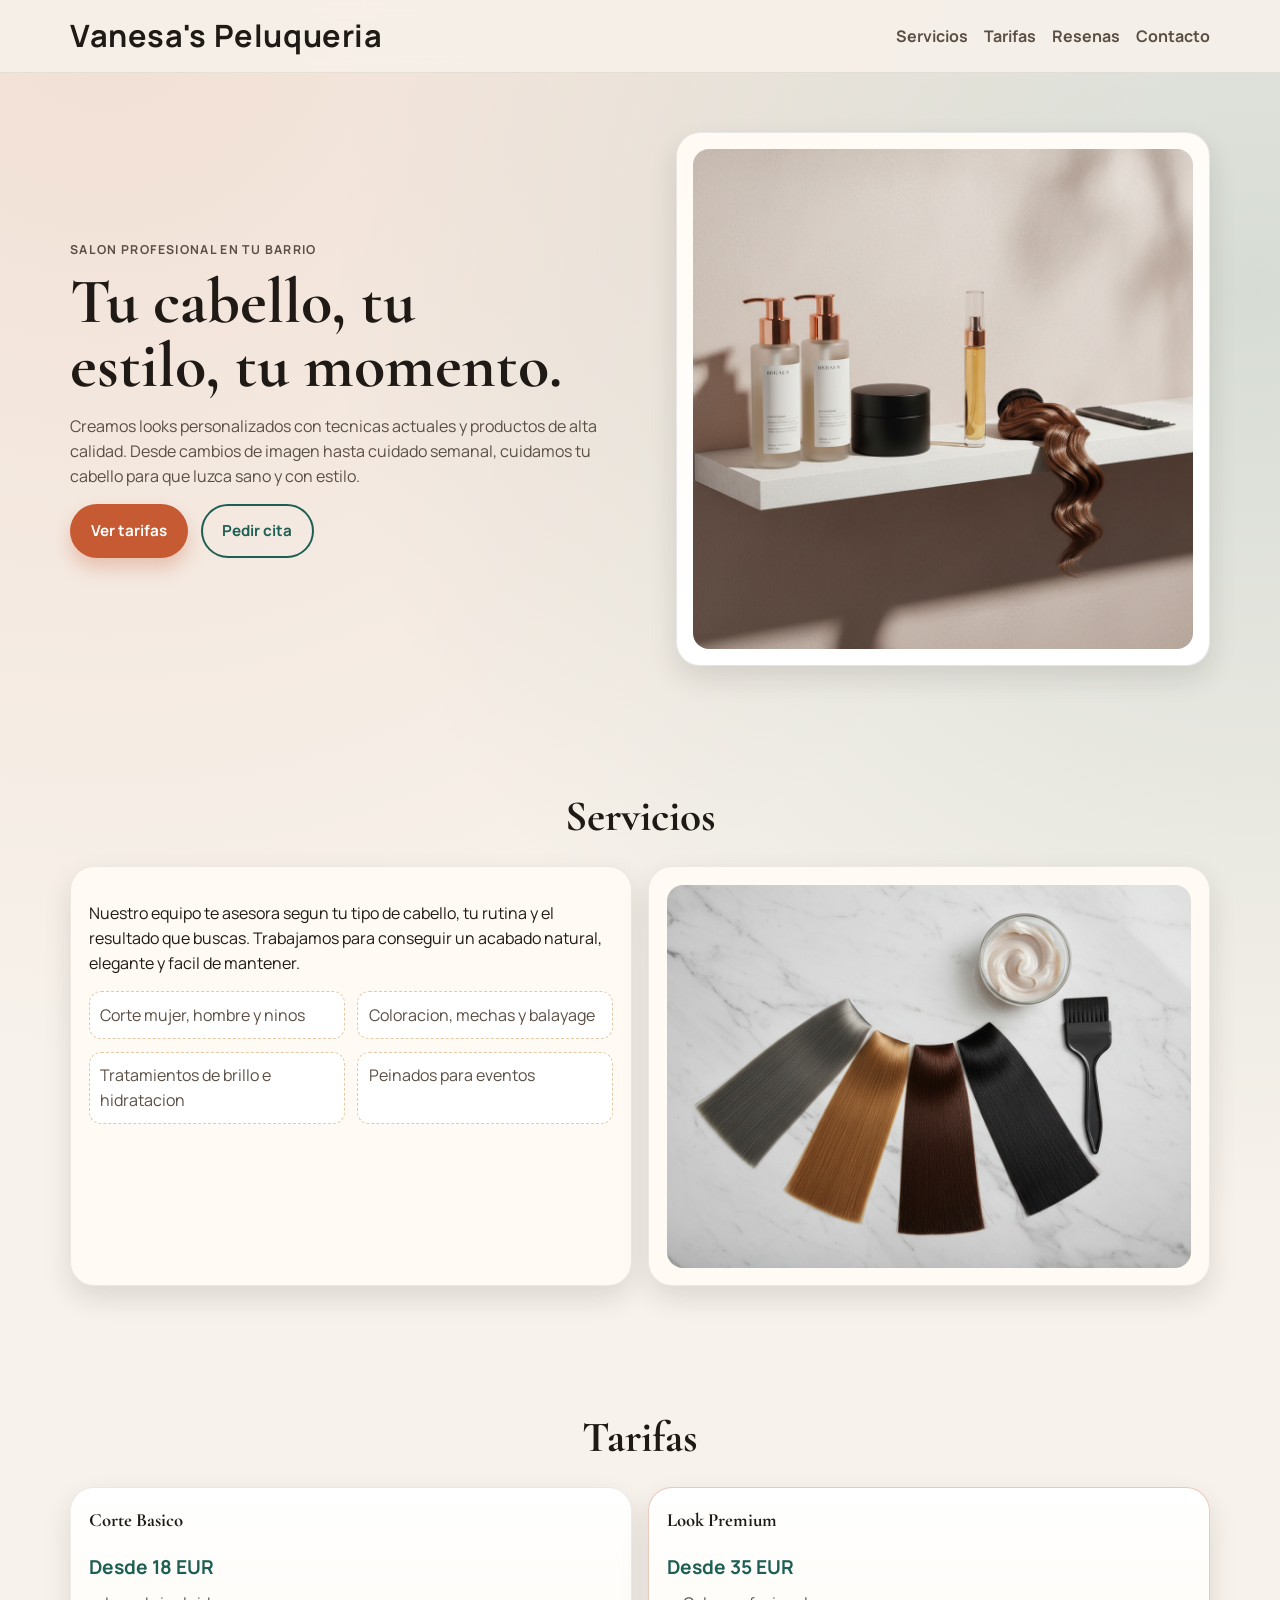
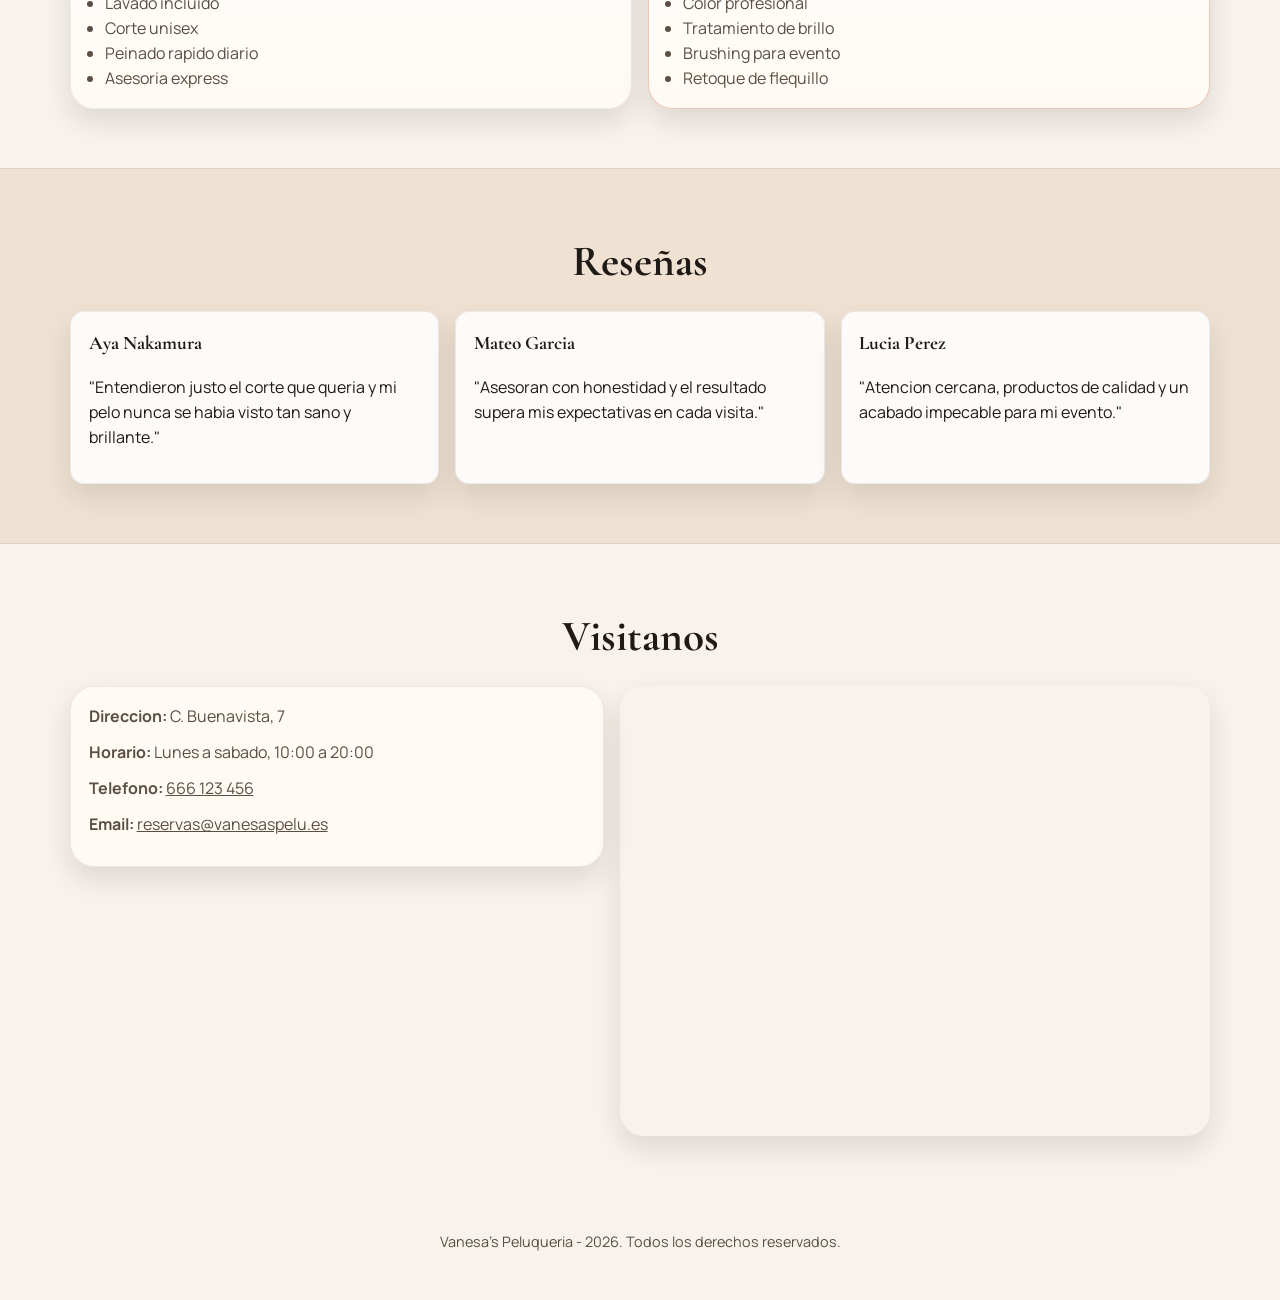
==== commit 1fa75d80: "pruebas con la pelu" ====
--- a/index.html
+++ b/index.html
@@ -1,2367 +1,170 @@
-<!DOCTYPE html>
-<html lang="es">
-
-<head>
-  <meta charset="UTF-8" />
-  <meta http-equiv="X-UA-Compatible" content="IE=edge" />
-  <meta name="viewport" content="width=device-width, initial-scale=1.0, maximum-scale=1.0, user-scalable=no">
-  <style>
-    *,
-    *::after,
-    *::before {
-      padding: 0;
-      margin: 0;
-      box-sizing: border-box;
-    }
-
-    :root {
-      --dark-color: #000;
-    }
-
-    body {
-      display: flex;
-      align-items: flex-end;
-      justify-content: center;
-      min-height: 100vh;
-      background-color: var(--dark-color);
-      overflow: hidden;
-      perspective: 1000px;
-    }
-
-    #lyrics {
-      font-size: 28px;
-      font-family: "Franklin Gothic Medium", "Arial Narrow", Arial, sans-serif;
-      color: white;
-      position: absolute;
-      margin-bottom: 20%;
-      z-index: 1;
-      font-weight: bold;
-      letter-spacing: 4px;
-    }
-
-    @media only screen and (max-width: 600px) {
-
-      /* Estilos específicos para dispositivos con un ancho máximo de 600px */
-      #lyrics {
-        font-size: 14px;
-        /* Reduce el tamaño del texto para dispositivos más pequeños */
-        margin-bottom: 530px;
-        letter-spacing: 3px;
-      }
-
-    }
-
-    .titulo {
-      margin-bottom: 0;
-      top: 0;
-      left: 50%;
-      transform: translateX(-50%);
-      font-family: 'Dancing Script', cursive;
-      color: #cb25fd;
-      position: absolute;
-      font-weight: bold;
-      letter-spacing: 10px;
-      opacity: 0;
-      animation: fadeIn 3s ease-in-out forwards;
-      text-align: center;
-      width: 100vw;
-      z-index: 100;
-    }
-
-    @keyframes fadeIn {
-      from {
-        opacity: 0;
-      }
-
-      to {
-        opacity: 1;
-      }
-    }
-
-    .night {
-      z-index: -1;
-      position: absolute;
-      left: 50%;
-      top: 0;
-      transform: translateX(-50%);
-      width: 100%;
-      height: 100%;
-      filter: blur(0.1vmin);
-      background-image: radial-gradient(ellipse at top,
-          transparent 0%,
-          var(--dark-color)),
-        radial-gradient(ellipse at bottom,
-          var(--dark-color),
-          rgba(145, 233, 255, 0.2)),
-        repeating-linear-gradient(220deg,
-          rgb(0, 0, 0) 0px,
-          rgb(0, 0, 0) 19px,
-          transparent 19px,
-          transparent 22px),
-        repeating-linear-gradient(189deg,
-          rgb(0, 0, 0) 0px,
-          rgb(0, 0, 0) 19px,
-          transparent 19px,
-          transparent 22px),
-        repeating-linear-gradient(148deg,
-          rgb(0, 0, 0) 0px,
-          rgb(0, 0, 0) 19px,
-          transparent 19px,
-          transparent 22px),
-        linear-gradient(90deg, rgb(0, 255, 250), rgb(240, 240, 240));
-    }
-
-    .flowers {
-      position: relative;
-      transform: scale(0.9);
-      /*margin-bottom: 100px;
-  */
-    }
-
-    @media only screen and (max-width: 600px) {
-
-      /* Estilos específicos para dispositivos con un ancho máximo de 600px */
-      .flowers {
-        font-size: 14px;
-        margin-bottom: 35%;
-        letter-spacing: 3px;
-        transform: scale(1.0);
-      }
-
-    }
-
-    .flower {
-      position: absolute;
-      bottom: 10vmin;
-      transform-origin: bottom center;
-      z-index: 10;
-      --fl-speed: 0.8s;
-    }
-
-    .flower--1 {
-      -webkit-animation: moving-flower-1 4s linear infinite;
-      animation: moving-flower-1 4s linear infinite;
-    }
-
-    .flower--1 .flower__line {
-      height: 70vmin;
-      -webkit-animation-delay: 0.3s;
-      animation-delay: 0.3s;
-    }
-
-    .flower--1 .flower__line__leaf--1 {
-      -webkit-animation: blooming-leaf-right var(--fl-speed) 1.6s backwards;
-      animation: blooming-leaf-right var(--fl-speed) 1.6s backwards;
-    }
-
-    .flower--1 .flower__line__leaf--2 {
-      -webkit-animation: blooming-leaf-right var(--fl-speed) 1.4s backwards;
-      animation: blooming-leaf-right var(--fl-speed) 1.4s backwards;
-    }
-
-    .flower--1 .flower__line__leaf--3 {
-      -webkit-animation: blooming-leaf-left var(--fl-speed) 1.2s backwards;
-      animation: blooming-leaf-left var(--fl-speed) 1.2s backwards;
-    }
-
-    .flower--1 .flower__line__leaf--4 {
-      -webkit-animation: blooming-leaf-left var(--fl-speed) 1s backwards;
-      animation: blooming-leaf-left var(--fl-speed) 1s backwards;
-    }
-
-    .flower--1 .flower__line__leaf--5 {
-      -webkit-animation: blooming-leaf-right var(--fl-speed) 1.8s backwards;
-      animation: blooming-leaf-right var(--fl-speed) 1.8s backwards;
-    }
-
-    .flower--1 .flower__line__leaf--6 {
-      -webkit-animation: blooming-leaf-left var(--fl-speed) 2s backwards;
-      animation: blooming-leaf-left var(--fl-speed) 2s backwards;
-    }
-
-    .flower--2 {
-      left: 50%;
-      transform: rotate(20deg);
-      -webkit-animation: moving-flower-2 4s linear infinite;
-      animation: moving-flower-2 4s linear infinite;
-    }
-
-    .flower--2 .flower__line {
-      height: 60vmin;
-      -webkit-animation-delay: 0.6s;
-      animation-delay: 0.6s;
-    }
-
-    .flower--2 .flower__line__leaf--1 {
-      -webkit-animation: blooming-leaf-right var(--fl-speed) 1.9s backwards;
-      animation: blooming-leaf-right var(--fl-speed) 1.9s backwards;
-    }
-
-    .flower--2 .flower__line__leaf--2 {
-      -webkit-animation: blooming-leaf-right var(--fl-speed) 1.7s backwards;
-      animation: blooming-leaf-right var(--fl-speed) 1.7s backwards;
-    }
-
-    .flower--2 .flower__line__leaf--3 {
-      -webkit-animation: blooming-leaf-left var(--fl-speed) 1.5s backwards;
-      animation: blooming-leaf-left var(--fl-speed) 1.5s backwards;
-    }
-
-    .flower--2 .flower__line__leaf--4 {
-      -webkit-animation: blooming-leaf-left var(--fl-speed) 1.3s backwards;
-      animation: blooming-leaf-left var(--fl-speed) 1.3s backwards;
-    }
-
-    .flower--3 {
-      left: 50%;
-      transform: rotate(-15deg);
-      -webkit-animation: moving-flower-3 4s linear infinite;
-      animation: moving-flower-3 4s linear infinite;
-    }
-
-    .flower--3 .flower__line {
-      -webkit-animation-delay: 0.9s;
-      animation-delay: 0.9s;
-    }
-
-    .flower--3 .flower__line__leaf--1 {
-      -webkit-animation: blooming-leaf-right var(--fl-speed) 2.5s backwards;
-      animation: blooming-leaf-right var(--fl-speed) 2.5s backwards;
-    }
-
-    .flower--3 .flower__line__leaf--2 {
-      -webkit-animation: blooming-leaf-right var(--fl-speed) 2.3s backwards;
-      animation: blooming-leaf-right var(--fl-speed) 2.3s backwards;
-    }
-
-    .flower--3 .flower__line__leaf--3 {
-      -webkit-animation: blooming-leaf-left var(--fl-speed) 2.1s backwards;
-      animation: blooming-leaf-left var(--fl-speed) 2.1s backwards;
-    }
-
-    .flower--3 .flower__line__leaf--4 {
-      -webkit-animation: blooming-leaf-left var(--fl-speed) 1.9s backwards;
-      animation: blooming-leaf-left var(--fl-speed) 1.9s backwards;
-    }
-
-    .flower__leafs {
-      position: relative;
-      -webkit-animation: blooming-flower 2s backwards;
-      animation: blooming-flower 2s backwards;
-    }
-
-    .flower__leafs--1 {
-      -webkit-animation-delay: 1.1s;
-      animation-delay: 1.1s;
-    }
-
-    .flower__leafs--2 {
-      -webkit-animation-delay: 1.4s;
-      animation-delay: 1.4s;
-    }
-
-    .flower__leafs--3 {
-      -webkit-animation-delay: 1.7s;
-      animation-delay: 1.7s;
-    }
-
-    .flower__leafs::after {
-      content: "";
-      position: absolute;
-      left: 0;
-      top: 0;
-      transform: translate(-50%, -100%);
-      width: 8vmin;
-      height: 8vmin;
-      background-color: #fd25eb;
-      /* background-color: #fd2525; */
-      filter: blur(10vmin);
-    }
-
-    .flower__leaf {
-      position: absolute;
-      bottom: 0;
-      left: 50%;
-      width: 8vmin;
-      height: 11vmin;
-      border-radius: 51% 49% 47% 53%/44% 45% 55% 69%;
-      background-color: #253bfd;
-      background-color: #fd25c3;
-      transform-origin: bottom center;
-      opacity: 0.9;
-      box-shadow: inset 0 0 2vmin rgba(255, 255, 255, 0.5);
-    }
-
-    .flower__leaf--1 {
-      transform: translate(-10%, 1%) rotateY(40deg) rotateX(-50deg);
-    }
-
-    .flower__leaf--2 {
-      transform: translate(-50%, -4%) rotateX(40deg);
-    }
-
-    .flower__leaf--3 {
-      transform: translate(-90%, 0%) rotateY(45deg) rotateX(50deg);
-    }
-
-    .flower__leaf--4 {
-      width: 8vmin;
-      height: 8vmin;
-      transform-origin: bottom left;
-      border-radius: 4vmin 10vmin 4vmin 4vmin;
-      transform: translate(0%, 18%) rotateX(70deg) rotate(-43deg);
-      background-color: #7c6901;
-      z-index: 1;
-      opacity: 0.8;
-    }
-
-    .flower__white-circle {
-      position: absolute;
-      left: -3.5vmin;
-      top: -3vmin;
-      width: 9vmin;
-      height: 4vmin;
-      border-radius: 50%;
-      background-color: #fff;
-    }
-
-    .flower__white-circle::after {
-      content: "";
-      position: absolute;
-      left: 50%;
-      top: 45%;
-      transform: translate(-50%, -50%);
-      width: 60%;
-      height: 60%;
-      border-radius: inherit;
-      background-image: repeating-linear-gradient(135deg,
-          rgba(0, 0, 0, 0.03) 0px,
-          rgba(0, 0, 0, 0.03) 1px,
-          transparent 1px,
-          transparent 12px),
-        repeating-linear-gradient(45deg,
-          rgba(0, 0, 0, 0.03) 0px,
-          rgba(0, 0, 0, 0.03) 1px,
-          transparent 1px,
-          transparent 12px),
-        repeating-linear-gradient(67.5deg,
-          rgba(0, 0, 0, 0.03) 0px,
-          rgba(0, 0, 0, 0.03) 1px,
-          transparent 1px,
-          transparent 12px),
-        repeating-linear-gradient(135deg,
-          rgba(0, 0, 0, 0.03) 0px,
-          rgba(0, 0, 0, 0.03) 1px,
-          transparent 1px,
-          transparent 12px),
-        repeating-linear-gradient(45deg,
-          rgba(0, 0, 0, 0.03) 0px,
-          rgba(0, 0, 0, 0.03) 1px,
-          transparent 1px,
-          transparent 12px),
-        repeating-linear-gradient(112.5deg,
-          rgba(0, 0, 0, 0.03) 0px,
-          rgba(0, 0, 0, 0.03) 1px,
-          transparent 1px,
-          transparent 12px),
-        repeating-linear-gradient(112.5deg,
-          rgba(0, 0, 0, 0.03) 0px,
-          rgba(0, 0, 0, 0.03) 1px,
-          transparent 1px,
-          transparent 12px),
-        repeating-linear-gradient(45deg,
-          rgba(0, 0, 0, 0.03) 0px,
-          rgba(0, 0, 0, 0.03) 1px,
-          transparent 1px,
-          transparent 12px),
-        repeating-linear-gradient(22.5deg,
-          rgba(0, 0, 0, 0.03) 0px,
-          rgba(0, 0, 0, 0.03) 1px,
-          transparent 1px,
-          transparent 12px),
-        repeating-linear-gradient(45deg,
-          rgba(0, 0, 0, 0.03) 0px,
-          rgba(0, 0, 0, 0.03) 1px,
-          transparent 1px,
-          transparent 12px),
-        repeating-linear-gradient(22.5deg,
-          rgba(0, 0, 0, 0.03) 0px,
-          rgba(0, 0, 0, 0.03) 1px,
-          transparent 1px,
-          transparent 12px),
-        repeating-linear-gradient(135deg,
-          rgba(0, 0, 0, 0.03) 0px,
-          rgba(0, 0, 0, 0.03) 1px,
-          transparent 1px,
-          transparent 12px),
-        repeating-linear-gradient(157.5deg,
-          rgba(0, 0, 0, 0.03) 0px,
-          rgba(0, 0, 0, 0.03) 1px,
-          transparent 1px,
-          transparent 12px),
-        repeating-linear-gradient(67.5deg,
-          rgba(0, 0, 0, 0.03) 0px,
-          rgba(0, 0, 0, 0.03) 1px,
-          transparent 1px,
-          transparent 12px),
-        repeating-linear-gradient(67.5deg,
-          rgba(0, 0, 0, 0.03) 0px,
-          rgba(0, 0, 0, 0.03) 1px,
-          transparent 1px,
-          transparent 12px),
-        linear-gradient(90deg, rgb(255, 235, 18), rgb(255, 206, 0));
-    }
-
-    .flower__line {
-      height: 55vmin;
-      width: 1.5vmin;
-      background-image: linear-gradient(to left,
-          rgba(0, 0, 0, 0.2),
-          transparent,
-          rgba(255, 255, 255, 0.2)),
-        linear-gradient(to top, transparent 10%, #14757a, #39c6d6);
-      box-shadow: inset 0 0 2px rgba(0, 0, 0, 0.5);
-      -webkit-animation: grow-flower-tree 4s backwards;
-      animation: grow-flower-tree 4s backwards;
-    }
-
-    .flower__line__leaf {
-      --w: 7vmin;
-      --h: calc(var(--w) + 2vmin);
-      position: absolute;
-      top: 20%;
-      left: 90%;
-      width: var(--w);
-      height: var(--h);
-      border-top-right-radius: var(--h);
-      border-bottom-left-radius: var(--h);
-      background-image: linear-gradient(to top, rgba(20, 117, 122, 0.4), #5ed639);
-    }
-
-    .flower__line__leaf--1 {
-      transform: rotate(70deg) rotateY(30deg);
-    }
-
-    .flower__line__leaf--2 {
-      top: 45%;
-      transform: rotate(70deg) rotateY(30deg);
-    }
-
-    .flower__line__leaf--3,
-    .flower__line__leaf--4,
-    .flower__line__leaf--6 {
-      border-top-right-radius: 0;
-      border-bottom-left-radius: 0;
-      border-top-left-radius: var(--h);
-      border-bottom-right-radius: var(--h);
-      left: -460%;
-      top: 12%;
-      transform: rotate(-70deg) rotateY(30deg);
-    }
-
-    .flower__line__leaf--4 {
-      top: 40%;
-    }
-
-    .flower__line__leaf--5 {
-      top: 0;
-      transform-origin: left;
-      transform: rotate(70deg) rotateY(30deg) scale(0.6);
-    }
-
-    .flower__line__leaf--6 {
-      top: -2%;
-      left: -450%;
-      transform-origin: right;
-      transform: rotate(-70deg) rotateY(30deg) scale(0.6);
-    }
-
-    .flower__light {
-      position: absolute;
-      bottom: 0vmin;
-      width: 1vmin;
-      height: 1vmin;
-      background-color: rgb(255, 251, 0);
-      border-radius: 50%;
-      filter: blur(0.2vmin);
-      -webkit-animation: light-ans 4s linear infinite backwards;
-      animation: light-ans 4s linear infinite backwards;
-    }
-
-    .flower__light:nth-child(odd) {
-      background-color: #23f0ff;
-    }
-
-    .flower__light--1 {
-      left: -2vmin;
-      -webkit-animation-delay: 1s;
-      animation-delay: 1s;
-    }
-
-    .flower__light--2 {
-      left: 3vmin;
-      -webkit-animation-delay: 0.5s;
-      animation-delay: 0.5s;
-    }
-
-    .flower__light--3 {
-      left: -6vmin;
-      -webkit-animation-delay: 0.3s;
-      animation-delay: 0.3s;
-    }
-
-    .flower__light--4 {
-      left: 6vmin;
-      -webkit-animation-delay: 0.9s;
-      animation-delay: 0.9s;
-    }
-
-    .flower__light--5 {
-      left: -1vmin;
-      -webkit-animation-delay: 1.5s;
-      animation-delay: 1.5s;
-    }
-
-    .flower__light--6 {
-      left: -4vmin;
-      -webkit-animation-delay: 3s;
-      animation-delay: 3s;
-    }
-
-    .flower__light--7 {
-      left: 3vmin;
-      -webkit-animation-delay: 2s;
-      animation-delay: 2s;
-    }
-
-    .flower__light--8 {
-      left: -6vmin;
-      -webkit-animation-delay: 3.5s;
-      animation-delay: 3.5s;
-    }
-
-    .flower__grass {
-      --c: #159faa;
-      --line-w: 1.5vmin;
-      position: absolute;
-      bottom: 12vmin;
-      left: -7vmin;
-      display: flex;
-      flex-direction: column;
-      align-items: flex-end;
-      z-index: 20;
-      transform-origin: bottom center;
-      transform: rotate(-48deg) rotateY(40deg);
-    }
-
-    .flower__grass--1 {
-      -webkit-animation: moving-grass 2s linear infinite;
-      animation: moving-grass 2s linear infinite;
-    }
-
-    .flower__grass--2 {
-      left: 2vmin;
-      bottom: 10vmin;
-      transform: scale(0.5) rotate(75deg) rotateX(10deg) rotateY(-200deg);
-      opacity: 0.8;
-      z-index: 0;
-      -webkit-animation: moving-grass--2 1.5s linear infinite;
-      animation: moving-grass--2 1.5s linear infinite;
-    }
-
-    .flower__grass--top {
-      width: 7vmin;
-      height: 10vmin;
-      border-top-right-radius: 100%;
-      border-right: var(--line-w) solid var(--c);
-      transform-origin: bottom center;
-      transform: rotate(-2deg);
-    }
-
-    .flower__grass--bottom {
-      margin-top: -2px;
-      width: var(--line-w);
-      height: 25vmin;
-      background-image: linear-gradient(to top, transparent, var(--c));
-    }
-
-    .flower__grass__leaf {
-      --size: 10vmin;
-      position: absolute;
-      width: calc(var(--size) * 2.1);
-      height: var(--size);
-      border-top-left-radius: var(--size);
-      border-top-right-radius: var(--size);
-      background-image: linear-gradient(to top,
-          transparent,
-          transparent 30%,
-          var(--c));
-      z-index: 100;
-    }
-
-    .flower__grass__leaf--1 {
-      top: -6%;
-      left: 30%;
-      --size: 6vmin;
-      transform: rotate(-20deg);
-      -webkit-animation: growing-grass-ans--1 2s 2.6s backwards;
-      animation: growing-grass-ans--1 2s 2.6s backwards;
-    }
-
-    @-webkit-keyframes growing-grass-ans--1 {
-      0% {
-        transform-origin: bottom left;
-        transform: rotate(-20deg) scale(0);
-      }
-    }
-
-    @keyframes growing-grass-ans--1 {
-      0% {
-        transform-origin: bottom left;
-        transform: rotate(-20deg) scale(0);
-      }
-    }
-
-    .flower__grass__leaf--2 {
-      top: -5%;
-      left: -110%;
-      --size: 6vmin;
-      transform: rotate(10deg);
-      -webkit-animation: growing-grass-ans--2 2s 2.4s linear backwards;
-      animation: growing-grass-ans--2 2s 2.4s linear backwards;
-    }
-
-    @-webkit-keyframes growing-grass-ans--2 {
-      0% {
-        transform-origin: bottom right;
-        transform: rotate(10deg) scale(0);
-      }
-    }
-
-    @keyframes growing-grass-ans--2 {
-      0% {
-        transform-origin: bottom right;
-        transform: rotate(10deg) scale(0);
-      }
-    }
-
-    .flower__grass__leaf--3 {
-      top: 5%;
-      left: 60%;
-      --size: 8vmin;
-      transform: rotate(-18deg) rotateX(-20deg);
-      -webkit-animation: growing-grass-ans--3 2s 2.2s linear backwards;
-      animation: growing-grass-ans--3 2s 2.2s linear backwards;
-    }
-
-    @-webkit-keyframes growing-grass-ans--3 {
-      0% {
-        transform-origin: bottom left;
-        transform: rotate(-18deg) rotateX(-20deg) scale(0);
-      }
-    }
-
-    @keyframes growing-grass-ans--3 {
-      0% {
-        transform-origin: bottom left;
-        transform: rotate(-18deg) rotateX(-20deg) scale(0);
-      }
-    }
-
-    .flower__grass__leaf--4 {
-      top: 6%;
-      left: -135%;
-      --size: 8vmin;
-      transform: rotate(2deg);
-      -webkit-animation: growing-grass-ans--4 2s 2s linear backwards;
-      animation: growing-grass-ans--4 2s 2s linear backwards;
-    }
-
-    @-webkit-keyframes growing-grass-ans--4 {
-      0% {
-        transform-origin: bottom right;
-        transform: rotate(2deg) scale(0);
-      }
-    }
-
-    @keyframes growing-grass-ans--4 {
-      0% {
-        transform-origin: bottom right;
-        transform: rotate(2deg) scale(0);
-      }
-    }
-
-    .flower__grass__leaf--5 {
-      top: 20%;
-      left: 60%;
-      --size: 10vmin;
-      transform: rotate(-24deg) rotateX(-20deg);
-      -webkit-animation: growing-grass-ans--5 2s 1.8s linear backwards;
-      animation: growing-grass-ans--5 2s 1.8s linear backwards;
-    }
-
-    @-webkit-keyframes growing-grass-ans--5 {
-      0% {
-        transform-origin: bottom left;
-        transform: rotate(-24deg) rotateX(-20deg) scale(0);
-      }
-    }
-
-    @keyframes growing-grass-ans--5 {
-      0% {
-        transform-origin: bottom left;
-        transform: rotate(-24deg) rotateX(-20deg) scale(0);
-      }
-    }
-
-    .flower__grass__leaf--6 {
-      top: 22%;
-      left: -180%;
-      --size: 10vmin;
-      transform: rotate(10deg);
-      -webkit-animation: growing-grass-ans--6 2s 1.6s linear backwards;
-      animation: growing-grass-ans--6 2s 1.6s linear backwards;
-    }
-
-    @-webkit-keyframes growing-grass-ans--6 {
-      0% {
-        transform-origin: bottom right;
-        transform: rotate(10deg) scale(0);
-      }
-    }
-
-    @keyframes growing-grass-ans--6 {
-      0% {
-        transform-origin: bottom right;
-        transform: rotate(10deg) scale(0);
-      }
-    }
-
-    .flower__grass__leaf--7 {
-      top: 39%;
-      left: 70%;
-      --size: 10vmin;
-      transform: rotate(-10deg);
-      -webkit-animation: growing-grass-ans--7 2s 1.4s linear backwards;
-      animation: growing-grass-ans--7 2s 1.4s linear backwards;
-    }
-
-    @-webkit-keyframes growing-grass-ans--7 {
-      0% {
-        transform-origin: bottom left;
-        transform: rotate(-10deg) scale(0);
-      }
-    }
-
-    @keyframes growing-grass-ans--7 {
-      0% {
-        transform-origin: bottom left;
-        transform: rotate(-10deg) scale(0);
-      }
-    }
-
-    .flower__grass__leaf--8 {
-      top: 40%;
-      left: -215%;
-      --size: 11vmin;
-      transform: rotate(10deg);
-      -webkit-animation: growing-grass-ans--8 2s 1.2s linear backwards;
-      animation: growing-grass-ans--8 2s 1.2s linear backwards;
-    }
-
-    @-webkit-keyframes growing-grass-ans--8 {
-      0% {
-        transform-origin: bottom right;
-        transform: rotate(10deg) scale(0);
-      }
-    }
-
-    @keyframes growing-grass-ans--8 {
-      0% {
-        transform-origin: bottom right;
-        transform: rotate(10deg) scale(0);
-      }
-    }
-
-    .flower__grass__overlay {
-      position: absolute;
-      top: -10%;
-      right: 0%;
-      width: 100%;
-      height: 100%;
-      background-color: rgba(0, 0, 0, 0.6);
-      filter: blur(1.5vmin);
-      z-index: 100;
-    }
-
-    .flower__g-long {
-      --w: 2vmin;
-      --h: 6vmin;
-      --c: #159faa;
-      position: absolute;
-      bottom: 10vmin;
-      left: -3vmin;
-      transform-origin: bottom center;
-      transform: rotate(-30deg) rotateY(-20deg);
-      display: flex;
-      flex-direction: column;
-      align-items: flex-end;
-      -webkit-animation: flower-g-long-ans 3s linear infinite;
-      animation: flower-g-long-ans 3s linear infinite;
-    }
-
-    @-webkit-keyframes flower-g-long-ans {
-
-      0%,
-      100% {
-        transform: rotate(-30deg) rotateY(-20deg);
-      }
-
-      50% {
-        transform: rotate(-32deg) rotateY(-20deg);
-      }
-    }
-
-    @keyframes flower-g-long-ans {
-
-      0%,
-      100% {
-        transform: rotate(-30deg) rotateY(-20deg);
-      }
-
-      50% {
-        transform: rotate(-32deg) rotateY(-20deg);
-      }
-    }
-
-    .flower__g-long__top {
-      top: calc(var(--h) * -1);
-      width: calc(var(--w) + 1vmin);
-      height: var(--h);
-      border-top-right-radius: 100%;
-      border-right: 0.7vmin solid var(--c);
-      transform: translate(-0.7vmin, 1vmin);
-    }
-
-    .flower__g-long__bottom {
-      width: var(--w);
-      height: 50vmin;
-      transform-origin: bottom center;
-      background-image: linear-gradient(to top, transparent 30%, var(--c));
-      box-shadow: inset 0 0 2px rgba(0, 0, 0, 0.5);
-      -webkit-clip-path: polygon(35% 0, 65% 1%, 100% 100%, 0% 100%);
-      clip-path: polygon(35% 0, 65% 1%, 100% 100%, 0% 100%);
-    }
-
-    .flower__g-right {
-      position: absolute;
-      bottom: 6vmin;
-      left: -2vmin;
-      transform-origin: bottom left;
-      transform: rotate(20deg);
-    }
-
-    .flower__g-right .leaf {
-      width: 30vmin;
-      height: 50vmin;
-      border-top-left-radius: 100%;
-      border-left: 2vmin solid #079097;
-      background-image: linear-gradient(to bottom,
-          transparent,
-          var(--dark-color) 60%);
-      -webkit-mask-image: linear-gradient(to top, transparent 30%, #079097 60%);
-    }
-
-    .flower__g-right--1 {
-      -webkit-animation: flower-g-right-ans 2.5s linear infinite;
-      animation: flower-g-right-ans 2.5s linear infinite;
-    }
-
-    .flower__g-right--2 {
-      left: 5vmin;
-      transform: rotateY(-180deg);
-      -webkit-animation: flower-g-right-ans--2 3s linear infinite;
-      animation: flower-g-right-ans--2 3s linear infinite;
-    }
-
-    .flower__g-right--2 .leaf {
-      height: 75vmin;
-      filter: blur(0.3vmin);
-      opacity: 0.8;
-    }
-
-    @-webkit-keyframes flower-g-right-ans {
-
-      0%,
-      100% {
-        transform: rotate(20deg);
-      }
-
-      50% {
-        transform: rotate(24deg) rotateX(-20deg);
-      }
-    }
-
-    @keyframes flower-g-right-ans {
-
-      0%,
-      100% {
-        transform: rotate(20deg);
-      }
-
-      50% {
-        transform: rotate(24deg) rotateX(-20deg);
-      }
-    }
-
-    @-webkit-keyframes flower-g-right-ans--2 {
-
-      0%,
-      100% {
-        transform: rotateY(-180deg) rotate(0deg) rotateX(-20deg);
-      }
-
-      50% {
-        transform: rotateY(-180deg) rotate(6deg) rotateX(-20deg);
-      }
-    }
-
-    @keyframes flower-g-right-ans--2 {
-
-      0%,
-      100% {
-        transform: rotateY(-180deg) rotate(0deg) rotateX(-20deg);
-      }
-
-      50% {
-        transform: rotateY(-180deg) rotate(6deg) rotateX(-20deg);
-      }
-    }
-
-    .flower__g-front {
-      position: absolute;
-      bottom: 6vmin;
-      left: 2.5vmin;
-      z-index: 100;
-      transform-origin: bottom center;
-      transform: rotate(-28deg) rotateY(30deg) scale(1.04);
-      -webkit-animation: flower__g-front-ans 2s linear infinite;
-      animation: flower__g-front-ans 2s linear infinite;
-    }
-
-    @-webkit-keyframes flower__g-front-ans {
-
-      0%,
-      100% {
-        transform: rotate(-28deg) rotateY(30deg) scale(1.04);
-      }
-
-      50% {
-        transform: rotate(-35deg) rotateY(40deg) scale(1.04);
-      }
-    }
-
-    @keyframes flower__g-front-ans {
-
-      0%,
-      100% {
-        transform: rotate(-28deg) rotateY(30deg) scale(1.04);
-      }
-
-      50% {
-        transform: rotate(-35deg) rotateY(40deg) scale(1.04);
-      }
-    }
-
-    .flower__g-front__line {
-      width: 0.3vmin;
-      height: 20vmin;
-      background-image: linear-gradient(to top,
-          transparent,
-          #079097,
-          transparent 100%);
-      position: relative;
-    }
-
-    .flower__g-front__leaf-wrapper {
-      position: absolute;
-      top: 0;
-      left: 0;
-      transform-origin: bottom left;
-      transform: rotate(10deg);
-    }
-
-    .flower__g-front__leaf-wrapper:nth-child(even) {
-      left: 0vmin;
-      transform: rotateY(-180deg) rotate(5deg);
-      -webkit-animation: flower__g-front__leaf-left-ans 1s ease-in backwards;
-      animation: flower__g-front__leaf-left-ans 1s ease-in backwards;
-    }
-
-    .flower__g-front__leaf-wrapper:nth-child(odd) {
-      -webkit-animation: flower__g-front__leaf-ans 1s ease-in backwards;
-      animation: flower__g-front__leaf-ans 1s ease-in backwards;
-    }
-
-    .flower__g-front__leaf-wrapper--1 {
-      top: -8vmin;
-      transform: scale(0.7);
-      -webkit-animation: flower__g-front__leaf-ans 1s 5.5s ease-in backwards !important;
-      animation: flower__g-front__leaf-ans 1s 5.5s ease-in backwards !important;
-    }
-
-    .flower__g-front__leaf-wrapper--2 {
-      top: -8vmin;
-      transform: rotateY(-180deg) scale(0.7) !important;
-      -webkit-animation: flower__g-front__leaf-left-ans-2 1s 4.6s ease-in backwards !important;
-      animation: flower__g-front__leaf-left-ans-2 1s 4.6s ease-in backwards !important;
-    }
-
-    .flower__g-front__leaf-wrapper--3 {
-      top: -3vmin;
-      -webkit-animation: flower__g-front__leaf-ans 1s 4.6s ease-in backwards;
-      animation: flower__g-front__leaf-ans 1s 4.6s ease-in backwards;
-    }
-
-    .flower__g-front__leaf-wrapper--4 {
-      top: -3vmin;
-      transform: rotateY(-180deg) scale(0.9) !important;
-      -webkit-animation: flower__g-front__leaf-left-ans-2 1s 4.6s ease-in backwards !important;
-      animation: flower__g-front__leaf-left-ans-2 1s 4.6s ease-in backwards !important;
-    }
-
-    @-webkit-keyframes flower__g-front__leaf-left-ans-2 {
-      0% {
-        transform: rotateY(-180deg) scale(0);
-      }
-    }
-
-    @keyframes flower__g-front__leaf-left-ans-2 {
-      0% {
-        transform: rotateY(-180deg) scale(0);
-      }
-    }
-
-    .flower__g-front__leaf-wrapper--5,
-    .flower__g-front__leaf-wrapper--6 {
-      top: 2vmin;
-    }
-
-    .flower__g-front__leaf-wrapper--7,
-    .flower__g-front__leaf-wrapper--8 {
-      top: 6.5vmin;
-    }
-
-    .flower__g-front__leaf-wrapper--2 {
-      -webkit-animation-delay: 5.2s !important;
-      animation-delay: 5.2s !important;
-    }
-
-    .flower__g-front__leaf-wrapper--3 {
-      -webkit-animation-delay: 4.9s !important;
-      animation-delay: 4.9s !important;
-    }
-
-    .flower__g-front__leaf-wrapper--5 {
-      -webkit-animation-delay: 4.3s !important;
-      animation-delay: 4.3s !important;
-    }
-
-    .flower__g-front__leaf-wrapper--6 {
-      -webkit-animation-delay: 4.1s !important;
-      animation-delay: 4.1s !important;
-    }
-
-    .flower__g-front__leaf-wrapper--7 {
-      -webkit-animation-delay: 3.8s !important;
-      animation-delay: 3.8s !important;
-    }
-
-    .flower__g-front__leaf-wrapper--8 {
-      -webkit-animation-delay: 3.5s !important;
-      animation-delay: 3.5s !important;
-    }
-
-    @-webkit-keyframes flower__g-front__leaf-ans {
-      0% {
-        transform: rotate(10deg) scale(0);
-      }
-    }
-
-    @keyframes flower__g-front__leaf-ans {
-      0% {
-        transform: rotate(10deg) scale(0);
-      }
-    }
-
-    @-webkit-keyframes flower__g-front__leaf-left-ans {
-      0% {
-        transform: rotateY(-180deg) rotate(5deg) scale(0);
-      }
-    }
-
-    @keyframes flower__g-front__leaf-left-ans {
-      0% {
-        transform: rotateY(-180deg) rotate(5deg) scale(0);
-      }
-    }
-
-    .flower__g-front__leaf {
-      width: 10vmin;
-      height: 10vmin;
-      border-radius: 100% 0% 0% 100%/100% 100% 0% 0%;
-      box-shadow: inset 0 2px 1vmin hsla(184deg, 97%, 58%, 0.2);
-      background-image: linear-gradient(to bottom left,
-          transparent,
-          var(--dark-color)),
-        linear-gradient(to bottom right, #159faa 50%, transparent 50%, transparent);
-      -webkit-mask-image: linear-gradient(to bottom right,
-          #159faa 50%,
-          transparent 50%,
-          transparent);
-      mask-image: linear-gradient(to bottom right,
-          #159faa 50%,
-          transparent 50%,
-          transparent);
-    }
-
-    .flower__g-fr {
-      position: absolute;
-      bottom: -4vmin;
-      left: vmin;
-      transform-origin: bottom left;
-      z-index: 10;
-      -webkit-animation: flower__g-fr-ans 2s linear infinite;
-      animation: flower__g-fr-ans 2s linear infinite;
-    }
-
-    @-webkit-keyframes flower__g-fr-ans {
-
-      0%,
-      100% {
-        transform: rotate(2deg);
-      }
-
-      50% {
-        transform: rotate(4deg);
-      }
-    }
-
-    @keyframes flower__g-fr-ans {
-
-      0%,
-      100% {
-        transform: rotate(2deg);
-      }
-
-      50% {
-        transform: rotate(4deg);
-      }
-    }
-
-    .flower__g-fr .leaf {
-      width: 30vmin;
-      height: 50vmin;
-      border-top-left-radius: 100%;
-      border-left: 2vmin solid #079097;
-      -webkit-mask-image: linear-gradient(to top, transparent 25%, #079097 50%);
-      position: relative;
-      z-index: 1;
-    }
-
-    .flower__g-fr__leaf {
-      position: absolute;
-      top: 0;
-      left: 0;
-      width: 10vmin;
-      height: 10vmin;
-      border-radius: 100% 0% 0% 100%/100% 100% 0% 0%;
-      box-shadow: inset 0 2px 1vmin hsla(184deg, 97%, 58%, 0.2);
-      background-image: linear-gradient(to bottom left,
-          transparent,
-          var(--dark-color) 98%),
-        linear-gradient(to bottom right, #23f0ff 45%, transparent 50%, transparent);
-      -webkit-mask-image: linear-gradient(135deg,
-          #159faa 40%,
-          transparent 50%,
-          transparent);
-    }
-
-    .flower__g-fr__leaf--1 {
-      left: 20vmin;
-      transform: rotate(45deg);
-      -webkit-animation: flower__g-fr-leaft-ans-1 0.5s 5.2s linear backwards;
-      animation: flower__g-fr-leaft-ans-1 0.5s 5.2s linear backwards;
-    }
-
-    @-webkit-keyframes flower__g-fr-leaft-ans-1 {
-      0% {
-        transform-origin: left;
-        transform: rotate(45deg) scale(0);
-      }
-    }
-
-    @keyframes flower__g-fr-leaft-ans-1 {
-      0% {
-        transform-origin: left;
-        transform: rotate(45deg) scale(0);
-      }
-    }
-
-    .flower__g-fr__leaf--2 {
-      left: 12vmin;
-      top: -7vmin;
-      transform: rotate(25deg) rotateY(-180deg);
-      -webkit-animation: flower__g-fr-leaft-ans-6 0.5s 5s linear backwards;
-      animation: flower__g-fr-leaft-ans-6 0.5s 5s linear backwards;
-    }
-
-    .flower__g-fr__leaf--3 {
-      left: 15vmin;
-      top: 6vmin;
-      transform: rotate(55deg);
-      -webkit-animation: flower__g-fr-leaft-ans-5 0.5s 4.8s linear backwards;
-      animation: flower__g-fr-leaft-ans-5 0.5s 4.8s linear backwards;
-    }
-
-    .flower__g-fr__leaf--4 {
-      left: 6vmin;
-      top: -2vmin;
-      transform: rotate(25deg) rotateY(-180deg);
-      -webkit-animation: flower__g-fr-leaft-ans-6 0.5s 4.6s linear backwards;
-      animation: flower__g-fr-leaft-ans-6 0.5s 4.6s linear backwards;
-    }
-
-    .flower__g-fr__leaf--5 {
-      left: 10vmin;
-      top: 14vmin;
-      transform: rotate(55deg);
-      -webkit-animation: flower__g-fr-leaft-ans-5 0.5s 4.4s linear backwards;
-      animation: flower__g-fr-leaft-ans-5 0.5s 4.4s linear backwards;
-    }
-
-    @-webkit-keyframes flower__g-fr-leaft-ans-5 {
-      0% {
-        transform-origin: left;
-        transform: rotate(55deg) scale(0);
-      }
-    }
-
-    @keyframes flower__g-fr-leaft-ans-5 {
-      0% {
-        transform-origin: left;
-        transform: rotate(55deg) scale(0);
-      }
-    }
-
-    .flower__g-fr__leaf--6 {
-      left: 0vmin;
-      top: 6vmin;
-      transform: rotate(25deg) rotateY(-180deg);
-      -webkit-animation: flower__g-fr-leaft-ans-6 0.5s 4.2s linear backwards;
-      animation: flower__g-fr-leaft-ans-6 0.5s 4.2s linear backwards;
-    }
-
-    @-webkit-keyframes flower__g-fr-leaft-ans-6 {
-      0% {
-        transform-origin: right;
-        transform: rotate(25deg) rotateY(-180deg) scale(0);
-      }
-    }
-
-    @keyframes flower__g-fr-leaft-ans-6 {
-      0% {
-        transform-origin: right;
-        transform: rotate(25deg) rotateY(-180deg) scale(0);
-      }
-    }
-
-    .flower__g-fr__leaf--7 {
-      left: 5vmin;
-      top: 22vmin;
-      transform: rotate(45deg);
-      -webkit-animation: flower__g-fr-leaft-ans-7 0.5s 4s linear backwards;
-      animation: flower__g-fr-leaft-ans-7 0.5s 4s linear backwards;
-    }
-
-    @-webkit-keyframes flower__g-fr-leaft-ans-7 {
-      0% {
-        transform-origin: left;
-        transform: rotate(45deg) scale(0);
-      }
-    }
-
-    @keyframes flower__g-fr-leaft-ans-7 {
-      0% {
-        transform-origin: left;
-        transform: rotate(45deg) scale(0);
-      }
-    }
-
-    .flower__g-fr__leaf--8 {
-      left: -4vmin;
-      top: 15vmin;
-      transform: rotate(15deg) rotateY(-180deg);
-      -webkit-animation: flower__g-fr-leaft-ans-8 0.5s 3.8s linear backwards;
-      animation: flower__g-fr-leaft-ans-8 0.5s 3.8s linear backwards;
-    }
-
-    @-webkit-keyframes flower__g-fr-leaft-ans-8 {
-      0% {
-        transform-origin: right;
-        transform: rotate(15deg) rotateY(-180deg) scale(0);
-      }
-    }
-
-    @keyframes flower__g-fr-leaft-ans-8 {
-      0% {
-        transform-origin: right;
-        transform: rotate(15deg) rotateY(-180deg) scale(0);
-      }
-    }
-
-    .long-g {
-      position: absolute;
-      bottom: 25vmin;
-      left: -42vmin;
-      transform-origin: bottom left;
-    }
-
-    .long-g--1 {
-      bottom: 0vmin;
-      transform: scale(0.8) rotate(-5deg);
-    }
-
-    .long-g--1 .leaf {
-      -webkit-mask-image: linear-gradient(to top,
-          transparent 40%,
-          #079097 80%) !important;
-    }
-
-    .long-g--1 .leaf--1 {
-      --w: 5vmin;
-      --h: 60vmin;
-      left: -2vmin;
-      transform: rotate(3deg) rotateY(-180deg);
-    }
-
-    .long-g--2,
-    .long-g--3 {
-      bottom: -3vmin;
-      left: -35vmin;
-      transform-origin: center;
-      transform: scale(0.6) rotateX(60deg);
-    }
-
-    .long-g--2 .leaf,
-    .long-g--3 .leaf {
-      -webkit-mask-image: linear-gradient(to top,
-          transparent 50%,
-          #079097 80%) !important;
-    }
-
-    .long-g--2 .leaf--1,
-    .long-g--3 .leaf--1 {
-      left: -1vmin;
-      transform: rotateY(-180deg);
-    }
-
-    .long-g--3 {
-      left: -17vmin;
-      bottom: 0vmin;
-    }
-
-    .long-g--3 .leaf {
-      -webkit-mask-image: linear-gradient(to top,
-          transparent 40%,
-          #079097 80%) !important;
-    }
-
-    .long-g--4 {
-      left: 25vmin;
-      bottom: -3vmin;
-      transform-origin: center;
-      transform: scale(0.6) rotateX(60deg);
-    }
-
-    .long-g--4 .leaf {
-      -webkit-mask-image: linear-gradient(to top,
-          transparent 50%,
-          #079097 80%) !important;
-    }
-
-    .long-g--5 {
-      left: 42vmin;
-      bottom: 0vmin;
-      transform: scale(0.8) rotate(2deg);
-    }
-
-    .long-g--6 {
-      left: 0vmin;
-      bottom: -20vmin;
-      z-index: 100;
-      filter: blur(0.3vmin);
-      transform: scale(0.8) rotate(2deg);
-    }
-
-    .long-g--7 {
-      left: 35vmin;
-      bottom: 20vmin;
-      z-index: -1;
-      filter: blur(0.3vmin);
-      transform: scale(0.6) rotate(2deg);
-      opacity: 0.7;
-    }
-
-    .long-g .leaf {
-      --w: 15vmin;
-      --h: 40vmin;
-      --c: #1aaa15;
-      position: absolute;
-      bottom: 0;
-      width: var(--w);
-      height: var(--h);
-      border-top-left-radius: 100%;
-      border-left: 2vmin solid var(--c);
-      -webkit-mask-image: linear-gradient(to top,
-          transparent 20%,
-          var(--dark-color));
-      transform-origin: bottom center;
-    }
-
-    .long-g .leaf--0 {
-      left: 2vmin;
-      -webkit-animation: leaf-ans-1 4s linear infinite;
-      animation: leaf-ans-1 4s linear infinite;
-    }
-
-    .long-g .leaf--1 {
-      --w: 5vmin;
-      --h: 60vmin;
-      -webkit-animation: leaf-ans-1 4s linear infinite;
-      animation: leaf-ans-1 4s linear infinite;
-    }
-
-    .long-g .leaf--2 {
-      --w: 10vmin;
-      --h: 40vmin;
-      left: -0.5vmin;
-      bottom: 5vmin;
-      transform-origin: bottom left;
-      transform: rotateY(-180deg);
-      -webkit-animation: leaf-ans-2 3s linear infinite;
-      animation: leaf-ans-2 3s linear infinite;
-    }
-
-    .long-g .leaf--3 {
-      --w: 5vmin;
-      --h: 30vmin;
-      left: -1vmin;
-      bottom: 3.2vmin;
-      transform-origin: bottom left;
-      transform: rotate(-10deg) rotateY(-180deg);
-      -webkit-animation: leaf-ans-3 3s linear infinite;
-      animation: leaf-ans-3 3s linear infinite;
-    }
-
-    @-webkit-keyframes leaf-ans-1 {
-
-      0%,
-      100% {
-        transform: rotate(-5deg) scale(1);
-      }
-
-      50% {
-        transform: rotate(5deg) scale(1.1);
-      }
-    }
-
-    @keyframes leaf-ans-1 {
-
-      0%,
-      100% {
-        transform: rotate(-5deg) scale(1);
-      }
-
-      50% {
-        transform: rotate(5deg) scale(1.1);
-      }
-    }
-
-    @-webkit-keyframes leaf-ans-2 {
-
-      0%,
-      100% {
-        transform: rotateY(-180deg) rotate(5deg);
-      }
-
-      50% {
-        transform: rotateY(-180deg) rotate(0deg) scale(1.1);
-      }
-    }
-
-    @keyframes leaf-ans-2 {
-
-      0%,
-      100% {
-        transform: rotateY(-180deg) rotate(5deg);
-      }
-
-      50% {
-        transform: rotateY(-180deg) rotate(0deg) scale(1.1);
-      }
-    }
-
-    @-webkit-keyframes leaf-ans-3 {
-
-      0%,
-      100% {
-        transform: rotate(-10deg) rotateY(-180deg);
-      }
-
-      50% {
-        transform: rotate(-20deg) rotateY(-180deg);
-      }
-    }
-
-    @keyframes leaf-ans-3 {
-
-      0%,
-      100% {
-        transform: rotate(-10deg) rotateY(-180deg);
-      }
-
-      50% {
-        transform: rotate(-20deg) rotateY(-180deg);
-      }
-    }
-
-    .grow-ans {
-      -webkit-animation: grow-ans 2s var(--d) backwards;
-      animation: grow-ans 2s var(--d) backwards;
-    }
-
-    @-webkit-keyframes grow-ans {
-      0% {
-        transform: scale(0);
-        opacity: 0;
-      }
-    }
-
-    @keyframes grow-ans {
-      0% {
-        transform: scale(0);
-        opacity: 0;
-      }
-    }
-
-    @-webkit-keyframes light-ans {
-      0% {
-        opacity: 0;
-        transform: translateY(0vmin);
-      }
-
-      25% {
-        opacity: 1;
-        transform: translateY(-5vmin) translateX(-2vmin);
-      }
-
-      50% {
-        opacity: 1;
-        transform: translateY(-15vmin) translateX(2vmin);
-        filter: blur(0.2vmin);
-      }
-
-      75% {
-        transform: translateY(-20vmin) translateX(-2vmin);
-        filter: blur(0.2vmin);
-      }
-
-      100% {
-        transform: translateY(-30vmin);
-        opacity: 0;
-        filter: blur(1vmin);
-      }
-    }
-
-    @keyframes light-ans {
-      0% {
-        opacity: 0;
-        transform: translateY(0vmin);
-      }
-
-      25% {
-        opacity: 1;
-        transform: translateY(-5vmin) translateX(-2vmin);
-      }
-
-      50% {
-        opacity: 1;
-        transform: translateY(-15vmin) translateX(2vmin);
-        filter: blur(0.2vmin);
-      }
-
-      75% {
-        transform: translateY(-20vmin) translateX(-2vmin);
-        filter: blur(0.2vmin);
-      }
-
-      100% {
-        transform: translateY(-30vmin);
-        opacity: 0;
-        filter: blur(1vmin);
-      }
-    }
-
-    @-webkit-keyframes moving-flower-1 {
-
-      0%,
-      100% {
-        transform: rotate(2deg);
-      }
-
-      50% {
-        transform: rotate(-2deg);
-      }
-    }
-
-    @keyframes moving-flower-1 {
-
-      0%,
-      100% {
-        transform: rotate(2deg);
-      }
-
-      50% {
-        transform: rotate(-2deg);
-      }
-    }
-
-    @-webkit-keyframes moving-flower-2 {
-
-      0%,
-      100% {
-        transform: rotate(18deg);
-      }
-
-      50% {
-        transform: rotate(14deg);
-      }
-    }
-
-    @keyframes moving-flower-2 {
-
-      0%,
-      100% {
-        transform: rotate(18deg);
-      }
-
-      50% {
-        transform: rotate(14deg);
-      }
-    }
-
-    @-webkit-keyframes moving-flower-3 {
-
-      0%,
-      100% {
-        transform: rotate(-18deg);
-      }
-
-      50% {
-        transform: rotate(-20deg) rotateY(-10deg);
-      }
-    }
-
-    @keyframes moving-flower-3 {
-
-      0%,
-      100% {
-        transform: rotate(-18deg);
-      }
-
-      50% {
-        transform: rotate(-20deg) rotateY(-10deg);
-      }
-    }
-
-    @-webkit-keyframes blooming-leaf-right {
-      0% {
-        transform-origin: left;
-        transform: rotate(70deg) rotateY(30deg) scale(0);
-      }
-    }
-
-    @keyframes blooming-leaf-right {
-      0% {
-        transform-origin: left;
-        transform: rotate(70deg) rotateY(30deg) scale(0);
-      }
-    }
-
-    @-webkit-keyframes blooming-leaf-left {
-      0% {
-        transform-origin: right;
-        transform: rotate(-70deg) rotateY(30deg) scale(0);
-      }
-    }
-
-    @keyframes blooming-leaf-left {
-      0% {
-        transform-origin: right;
-        transform: rotate(-70deg) rotateY(30deg) scale(0);
-      }
-    }
-
-    @-webkit-keyframes grow-flower-tree {
-      0% {
-        height: 0;
-        border-radius: 1vmin;
-      }
-    }
-
-    @keyframes grow-flower-tree {
-      0% {
-        height: 0;
-        border-radius: 1vmin;
-      }
-    }
-
-    @-webkit-keyframes blooming-flower {
-      0% {
-        transform: scale(0);
-      }
-    }
-
-    @keyframes blooming-flower {
-      0% {
-        transform: scale(0);
-      }
-    }
-
-    @-webkit-keyframes moving-grass {
-
-      0%,
-      100% {
-        transform: rotate(-48deg) rotateY(40deg);
-      }
-
-      50% {
-        transform: rotate(-50deg) rotateY(40deg);
-      }
-    }
-
-    @keyframes moving-grass {
-
-      0%,
-      100% {
-        transform: rotate(-48deg) rotateY(40deg);
-      }
-
-      50% {
-        transform: rotate(-50deg) rotateY(40deg);
-      }
-    }
-
-    @-webkit-keyframes moving-grass--2 {
-
-      0%,
-      100% {
-        transform: scale(0.5) rotate(75deg) rotateX(10deg) rotateY(-200deg);
-      }
-
-      50% {
-        transform: scale(0.5) rotate(79deg) rotateX(10deg) rotateY(-200deg);
-      }
-    }
-
-    @keyframes moving-grass--2 {
-
-      0%,
-      100% {
-        transform: scale(0.5) rotate(75deg) rotateX(10deg) rotateY(-200deg);
-      }
-
-      50% {
-        transform: scale(0.5) rotate(79deg) rotateX(10deg) rotateY(-200deg);
-      }
-    }
-
-    .growing-grass {
-      -webkit-animation: growing-grass-ans 1s 2s backwards;
-      animation: growing-grass-ans 1s 2s backwards;
-    }
-
-    @-webkit-keyframes growing-grass-ans {
-      0% {
-        transform: scale(0);
-      }
-    }
-
-    @keyframes growing-grass-ans {
-      0% {
-        transform: scale(0);
-      }
-    }
-
-    .container * {
-      -webkit-animation-play-state: paused !important;
-      animation-play-state: paused !important;
-    }
-
-    /*# sourceMappingURL=main.css.map */
-
-
-    /* Reset de estilos básicos */
-    body,
-    h1,
-    p {
-      margin: 0;
-      padding: 0;
-    }
-
-    /* Estilos generales */
-    body {
-      font-family: 'Arial', sans-serif;
-      background-color: #f7f7f7;
-      color: #333;
-    }
-
-    .container {
-      max-width: 1200px;
-      margin: 0 auto;
-      padding: 20px;
-    }
-
-    h1 {
-      font-size: 2em;
-      line-height: 1.5;
-      margin-bottom: 20px;
-    }
-
-    /* Media Queries para tamaños de pantalla diferentes */
-    @media screen and (max-width: 600px) {
-
-      /* Estilos para pantallas pequeñas */
-      h1 {
-        font-size: 1.5em;
-      }
-    }
-
-    @media screen and (min-width: 601px) and (max-width: 1024px) {
-
-      /* Estilos para pantallas medianas */
-      h1 {
-        font-size: 1.8em;
-      }
-    }
-
-    @media screen and (min-width: 1025px) {
-
-      /* Estilos para pantallas grandes */
-      h1 {
-        font-size: 2em;
-      }
-    }
-
-    /* Agregar más estilos según sea necesario */
-  </style>
-  <title>Flower</title>
-</head>
-
-<body>
-  <div id="lyrics">
-
-  </div>
-  <h1 class="titulo">Estas flores son un reflejo de la alegría que
-    traes a mi vida. <br>
-    Muchas felicidades mi amor.</h1>
-
-  <div class="night"></div>
-  <div class="flowers">
-    <div class="flower flower--1">
-      <div class="flower__leafs flower__leafs--1">
-        <div class="flower__leaf flower__leaf--1"></div>
-        <div class="flower__leaf flower__leaf--2"></div>
-        <div class="flower__leaf flower__leaf--3"></div>
-        <div class="flower__leaf flower__leaf--4"></div>
-        <div class="flower__white-circle"></div>
-
-        <div class="flower__light flower__light--1"></div>
-        <div class="flower__light flower__light--2"></div>
-        <div class="flower__light flower__light--3"></div>
-        <div class="flower__light flower__light--4"></div>
-        <div class="flower__light flower__light--5"></div>
-        <div class="flower__light flower__light--6"></div>
-        <div class="flower__light flower__light--7"></div>
-        <div class="flower__light flower__light--8"></div>
-      </div>
-      <div class="flower__line">
-        <div class="flower__line__leaf flower__line__leaf--1"></div>
-        <div class="flower__line__leaf flower__line__leaf--2"></div>
-        <div class="flower__line__leaf flower__line__leaf--3"></div>
-        <div class="flower__line__leaf flower__line__leaf--4"></div>
-        <div class="flower__line__leaf flower__line__leaf--5"></div>
-        <div class="flower__line__leaf flower__line__leaf--6"></div>
-      </div>
-    </div>
-
-    <div class="flower flower--2">
-      <div class="flower__leafs flower__leafs--2">
-        <div class="flower__leaf flower__leaf--1"></div>
-        <div class="flower__leaf flower__leaf--2"></div>
-        <div class="flower__leaf flower__leaf--3"></div>
-        <div class="flower__leaf flower__leaf--4"></div>
-        <div class="flower__white-circle"></div>
-
-        <div class="flower__light flower__light--1"></div>
-        <div class="flower__light flower__light--2"></div>
-        <div class="flower__light flower__light--3"></div>
-        <div class="flower__light flower__light--4"></div>
-        <div class="flower__light flower__light--5"></div>
-        <div class="flower__light flower__light--6"></div>
-        <div class="flower__light flower__light--7"></div>
-        <div class="flower__light flower__light--8"></div>
-      </div>
-      <div class="flower__line">
-        <div class="flower__line__leaf flower__line__leaf--1"></div>
-        <div class="flower__line__leaf flower__line__leaf--2"></div>
-        <div class="flower__line__leaf flower__line__leaf--3"></div>
-        <div class="flower__line__leaf flower__line__leaf--4"></div>
-      </div>
-    </div>
-
-    <div class="flower flower--3">
-      <div class="flower__leafs flower__leafs--3">
-        <div class="flower__leaf flower__leaf--1"></div>
-        <div class="flower__leaf flower__leaf--2"></div>
-        <div class="flower__leaf flower__leaf--3"></div>
-        <div class="flower__leaf flower__leaf--4"></div>
-        <div class="flower__white-circle"></div>
-
-        <div class="flower__light flower__light--1"></div>
-        <div class="flower__light flower__light--2"></div>
-        <div class="flower__light flower__light--3"></div>
-        <div class="flower__light flower__light--4"></div>
-        <div class="flower__light flower__light--5"></div>
-        <div class="flower__light flower__light--6"></div>
-        <div class="flower__light flower__light--7"></div>
-        <div class="flower__light flower__light--8"></div>
-      </div>
-      <div class="flower__line">
-        <div class="flower__line__leaf flower__line__leaf--1"></div>
-        <div class="flower__line__leaf flower__line__leaf--2"></div>
-        <div class="flower__line__leaf flower__line__leaf--3"></div>
-        <div class="flower__line__leaf flower__line__leaf--4"></div>
-      </div>
-    </div>
-
-    <div class="grow-ans" style="--d: 1.2s">
-      <div class="flower__g-long">
-        <div class="flower__g-long__top"></div>
-        <div class="flower__g-long__bottom"></div>
-      </div>
-    </div>
-
-    <div class="growing-grass">
-      <div class="flower__grass flower__grass--1">
-        <div class="flower__grass--top"></div>
-        <div class="flower__grass--bottom"></div>
-        <div class="flower__grass__leaf flower__grass__leaf--1"></div>
-        <div class="flower__grass__leaf flower__grass__leaf--2"></div>
-        <div class="flower__grass__leaf flower__grass__leaf--3"></div>
-        <div class="flower__grass__leaf flower__grass__leaf--4"></div>
-        <div class="flower__grass__leaf flower__grass__leaf--5"></div>
-        <div class="flower__grass__leaf flower__grass__leaf--6"></div>
-        <div class="flower__grass__leaf flower__grass__leaf--7"></div>
-        <div class="flower__grass__leaf flower__grass__leaf--8"></div>
-        <div class="flower__grass__overlay"></div>
-      </div>
-    </div>
-
-    <div class="growing-grass">
-      <div class="flower__grass flower__grass--2">
-        <div class="flower__grass--top"></div>
-        <div class="flower__grass--bottom"></div>
-        <div class="flower__grass__leaf flower__grass__leaf--1"></div>
-        <div class="flower__grass__leaf flower__grass__leaf--2"></div>
-        <div class="flower__grass__leaf flower__grass__leaf--3"></div>
-        <div class="flower__grass__leaf flower__grass__leaf--4"></div>
-        <div class="flower__grass__leaf flower__grass__leaf--5"></div>
-        <div class="flower__grass__leaf flower__grass__leaf--6"></div>
-        <div class="flower__grass__leaf flower__grass__leaf--7"></div>
-        <div class="flower__grass__leaf flower__grass__leaf--8"></div>
-        <div class="flower__grass__overlay"></div>
-      </div>
-    </div>
-
-    <div class="grow-ans" style="--d: 2.4s">
-      <div class="flower__g-right flower__g-right--1">
-        <div class="leaf"></div>
-      </div>
-    </div>
-
-    <div class="grow-ans" style="--d: 2.8s">
-      <div class="flower__g-right flower__g-right--2">
-        <div class="leaf"></div>
-      </div>
-    </div>
-
-    <div class="grow-ans" style="--d: 2.8s">
-      <div class="flower__g-front">
-        <div class="flower__g-front__leaf-wrapper flower__g-front__leaf-wrapper--1">
-          <div class="flower__g-front__leaf"></div>
-        </div>
-        <div class="flower__g-front__leaf-wrapper flower__g-front__leaf-wrapper--2">
-          <div class="flower__g-front__leaf"></div>
-        </div>
-        <div class="flower__g-front__leaf-wrapper flower__g-front__leaf-wrapper--3">
-          <div class="flower__g-front__leaf"></div>
-        </div>
-        <div class="flower__g-front__leaf-wrapper flower__g-front__leaf-wrapper--4">
-          <div class="flower__g-front__leaf"></div>
-        </div>
-        <div class="flower__g-front__leaf-wrapper flower__g-front__leaf-wrapper--5">
-          <div class="flower__g-front__leaf"></div>
-        </div>
-        <div class="flower__g-front__leaf-wrapper flower__g-front__leaf-wrapper--6">
-          <div class="flower__g-front__leaf"></div>
-        </div>
-        <div class="flower__g-front__leaf-wrapper flower__g-front__leaf-wrapper--7">
-          <div class="flower__g-front__leaf"></div>
-        </div>
-        <div class="flower__g-front__leaf-wrapper flower__g-front__leaf-wrapper--8">
-          <div class="flower__g-front__leaf"></div>
-        </div>
-        <div class="flower__g-front__line"></div>
-      </div>
-    </div>
-
-    <div class="grow-ans" style="--d: 3.2s">
-      <div class="flower__g-fr">
-        <div class="leaf"></div>
-        <div class="flower__g-fr__leaf flower__g-fr__leaf--1"></div>
-        <div class="flower__g-fr__leaf flower__g-fr__leaf--2"></div>
-        <div class="flower__g-fr__leaf flower__g-fr__leaf--3"></div>
-        <div class="flower__g-fr__leaf flower__g-fr__leaf--4"></div>
-        <div class="flower__g-fr__leaf flower__g-fr__leaf--5"></div>
-        <div class="flower__g-fr__leaf flower__g-fr__leaf--6"></div>
-        <div class="flower__g-fr__leaf flower__g-fr__leaf--7"></div>
-        <div class="flower__g-fr__leaf flower__g-fr__leaf--8"></div>
-      </div>
-    </div>
-
-    <div class="long-g long-g--0">
-      <div class="grow-ans" style="--d: 3s">
-        <div class="leaf leaf--0"></div>
-      </div>
-      <div class="grow-ans" style="--d: 2.2s">
-        <div class="leaf leaf--1"></div>
-      </div>
-      <div class="grow-ans" style="--d: 3.4s">
-        <div class="leaf leaf--2"></div>
-      </div>
-      <div class="grow-ans" style="--d: 3.6s">
-        <div class="leaf leaf--3"></div>
-      </div>
-    </div>
-
-    <div class="long-g long-g--1">
-      <div class="grow-ans" style="--d: 3.6s">
-        <div class="leaf leaf--0"></div>
-      </div>
-      <div class="grow-ans" style="--d: 3.8s">
-        <div class="leaf leaf--1"></div>
-      </div>
-      <div class="grow-ans" style="--d: 4s">
-        <div class="leaf leaf--2"></div>
-      </div>
-      <div class="grow-ans" style="--d: 4.2s">
-        <div class="leaf leaf--3"></div>
-      </div>
-    </div>
-
-    <div class="long-g long-g--2">
-      <div class="grow-ans" style="--d: 4s">
-             <div class="leaf leaf--0"></div>
-      </div>
-      <div class="grow-ans" style="--d: 4.2s">
-        <div class="leaf leaf--1"></div>
-      </div>
-      <div class="grow-ans" style="--d: 4.4s">
-        <div class="leaf leaf--2"></div>
-      </div>
-      <div class="grow-ans" style="--d: 4.6s">
-        <div class="leaf leaf--3"></div>
-      </div>
-    </div>
-
-    <div class="long-g long-g--3">
-      <div class="grow-ans" style="--d: 4s">
-        <div class="leaf leaf--0"></div>
-      </div>
-      <div class="grow-ans" style="--d: 4.2s">
-        <div class="leaf leaf--1"></div>
-      </div>
-      <div class="grow-ans" style="--d: 3s">
-        <div class="leaf leaf--2"></div>
-      </div>
-      <div class="grow-ans" style="--d: 3.6s">
-        <div class="leaf leaf--3"></div>
-      </div>
-    </div>
-
-    <div class="long-g long-g--4">
-      <div class="grow-ans" style="--d: 4s">
-        <div class="leaf leaf--0"></div>
-      </div>
-      <div class="grow-ans" style="--d: 4.2s">
-        <div class="leaf leaf--1"></div>
-      </div>
-      <div class="grow-ans" style="--d: 3s">
-        <div class="leaf leaf--2"></div>
-      </div>
-      <div class="grow-ans" style="--d: 3.6s">
-        <div class="leaf leaf--3"></div>
-      </div>
-    </div>
-
-    <div class="long-g long-g--5">
-      <div class="grow-ans" style="--d: 4s">
-        <div class="leaf leaf--0"></div>
-      </div>
-      <div class="grow-ans" style="--d: 4.2s">
-        <div class="leaf leaf--1"></div>
-      </div>
-      <div class="grow-ans" style="--d: 3s">
-        <div class="leaf leaf--2"></div>
-      </div>
-      <div class="grow-ans" style="--d: 3.6s">
-        <div class="leaf leaf--3"></div>
-      </div>
-    </div>
-
-    <div class="long-g long-g--6">
-      <div class="grow-ans" style="--d: 4.2s">
-        <div class="leaf leaf--0"></div>
-      </div>
-      <div class="grow-ans" style="--d: 4.4s">
-        <div class="leaf leaf--1"></div>
-      </div>
-      <div class="grow-ans" style="--d: 4.6s">
-        <div class="leaf leaf--2"></div>
-      </div>
-      <div class="grow-ans" style="--d: 4.8s">
-        <div class="leaf leaf--3"></div>
-      </div>
-    </div>
-
-    <div class="long-g long-g--7">
-      <div class="grow-ans" style="--d: 3s">
-        <div class="leaf leaf--0"></div>
-      </div>
-      <div class="grow-ans" style="--d: 3.2s">
-        <div class="leaf leaf--1"></div>
-      </div>
-      <div class="grow-ans" style="--d: 3.5s">
-        <div class="leaf leaf--2"></div>
-      </div>
-      <div class="grow-ans" style="--d: 3.6s">
-        <div class="leaf leaf--3"></div>
-      </div>
-    </div>
-  </div>
-  <script>
-    // Sincronizar las letras con la canción
-    var audio = document.querySelector("audio");
-    var lyrics = document.querySelector("#lyrics");
-
-    // Array de objetos que contiene cada línea y su tiempo de aparición en segundos
-    var lyricsData = [
-      { text: "At the time", time: 15 },
-      { text: "The whisper of birds", time: 18 },
-      { text: "Lonely before the sun cried", time: 27 },
-      { text: "Fell from the sky", time: 32 },
-      { text: "Like water drops", time: 33 },
-      { text: "Where I'm now? I don't know why", time: 41 },
-      { text: "Nice butterflies in my hands", time: 47 },
-      { text: "Too much light for twilight", time: 54 },
-      { text: "In the mood for the flowers love", time: 59 },
-      { text: "That vision", time: 67 },
-      { text: "Really strong, blew my mind", time: 72 },
-      { text: "Silence Let me see what it was", time: 78 },
-      { text: "I only want to live in clouds", time: 83 },
-      { text: "Where I'm now? I don't know why", time: 91 },
-      { text: "Nice butterflies in my hands", time: 97 },
-      { text: "Too much light for twilight", time: 104 },
-      { text: "In the mood for the flowers love", time: 108 },
-      { text: "At the time", time: 144 },
-      { text: "The whisper of birds", time: 148 },
-      { text: "Lonely before the sun cried", time: 153 },
-      { text: "Fell from the sky", time: 158 },
-      { text: "Like water drops", time: 164 },
-      { text: "Where I'm now? I don't know why", time: 169 },
-      { text: "Nice butterflies in my hands", time: 176 },
-      { text: "Too much light for twilight", time: 183 },
-      { text: "In the mood for the flowers", time: 188 },
-      { text: "Love.", time: 140 },
-    ];
-
-    // Animar las letras
-    function updateLyrics() {
-      var time = Math.floor(audio.currentTime);
-      var currentLine = lyricsData.find(
-        (line) => time >= line.time && time < line.time + 6
-      );
-
-      if (currentLine) {
-        // Calcula la opacidad basada en el tiempo en la línea actual
-        var fadeInDuration = 0.1; // Duración del efecto de aparición en segundos
-        var opacity = Math.min(1, (time - currentLine.time) / fadeInDuration);
-
-        // Aplica el efecto de aparición
-        lyrics.style.opacity = opacity;
-        lyrics.innerHTML = currentLine.text;
-      } else {
-        // Restablece la opacidad y el contenido si no hay una línea actual
-        lyrics.style.opacity = 0;
-        lyrics.innerHTML = "";
-      }
-    }
-
-    setInterval(updateLyrics, 1000);
-
-    //funcion titulo
-    // Función para ocultar el título después de 216 segundos
-    function ocultarTitulo() {
-      var titulo = document.querySelector(".titulo");
-      titulo.style.animation =
-        "fadeOut 3s ease-in-out forwards"; /* Duración y función de temporización de la desaparición */
-      setTimeout(function () {
-        titulo.style.display = "none";
-      }, 3000); // Espera 3 segundos antes de ocultar completamente
-    }
-
-    // Llama a la función después de 216 segundos (216,000 milisegundos)
-    setTimeout(ocultarTitulo, 216000);
-  </script>
-  <script>
-  // --- Flores emergentes al hacer clic ---
-  // Crear el contenedor para las flores emergentes
-  const stage = document.createElement('div');
-  stage.className = 'flower-stage';
-  stage.setAttribute('aria-hidden', 'true');
-  document.body.appendChild(stage);
-
-  // Estilos para las flores emergentes
-  const emergentStyle = document.createElement('style');
-  emergentStyle.innerHTML = `
-    .flower-stage{
-      position:fixed;left:0;right:0;bottom:0;height:48vh;pointer-events:none;z-index:1000;overflow:visible;
-      display:flex;align-items:flex-end;justify-content:center;gap:8px;padding-bottom:6px;
-    }
-    .flower-pop{
-      position:absolute;bottom:-60px; width:48px;height:48px;transform-origin:center bottom;opacity:0;
-      will-change:transform,opacity;
-    }
-    .f-s{width:36px;height:36px}
-    .f-m{width:50px;height:50px}
-    .f-l{width:72px;height:72px}
-    .animate-pop{
-      animation-name: riseUp;
-      animation-duration: 6s;
-      animation-timing-function: cubic-bezier(.15,.9,.36,1);
-      animation-iteration-count:1;
-    }
-    .sway-pop{display:block;animation: sway 3.8s ease-in-out infinite}
-    @keyframes riseUp {
-      0%{transform:translateY(0) scale(0.6); opacity:0}
-      10%{opacity:1}
-      70%{transform:translateY(-46vh) scale(1) }
-      100%{transform:translateY(-50vh) scale(0.9); opacity:0}
-    }
-    @keyframes sway {
-      0%{transform:rotate(-6deg)}
-      50%{transform:rotate(6deg)}
-      100%{transform:rotate(-6deg)}
-    }
-  `;
-  document.head.appendChild(emergentStyle);
-
-  // SVGs de flores
-  const svgDaisy = () => `
-    <svg viewBox="0 0 64 64" xmlns="http://www.w3.org/2000/svg" width="100%" height="100%">
-      <circle cx="32" cy="34" r="8" fill="#ffd86b" />
-      ${Array.from({length:8}).map((_,i)=>{
-        const a = i*(360/8);
-        return `<ellipse rx="8" ry="16" cx="32" cy="12" transform="rotate(${a} 32 32)" fill="#fff" />`;
-      }).join('')}
-    </svg>`;
-
-  const svgRose = (fill) => `
-    <svg viewBox="0 0 64 64" xmlns="http://www.w3.org/2000/svg" width="100%" height="100%">
-      <g transform="translate(0,2)">
-        <path d="M32 16c6 0 10 3 12 6 2 3 2 9-2 12-4 3-10 2-10 2s6 3 9 6c3 3 5 8 2 11-3 3-9 2-13-2-4 4-10 5-13 2-3-3-1-8 2-11 3-3 9-6 9-6s-6 1-10-2c-4-3-4-9-2-12 2-3 6-6 12-6z" fill="${fill}" />
-      </g>
-    </svg>`;
-
-  const svgLily = (fill='#ff77b5') => `
-    <svg xmlns="http://www.w3.org/2000/svg" viewBox="0 0 64 64" width="100%" height="100%">
-      <g>
-        <ellipse cx="32" cy="20" rx="8" ry="20" fill="${fill}" transform="rotate(0 32 32)"/>
-        <ellipse cx="32" cy="20" rx="8" ry="20" fill="${fill}" transform="rotate(72 32 32)"/>
-        <ellipse cx="32" cy="20" rx="8" ry="20" fill="${fill}" transform="rotate(144 32 32)"/>
-        <ellipse cx="32" cy="20" rx="8" ry="20" fill="${fill}" transform="rotate(216 32 32)"/>
-        <ellipse cx="32" cy="20" rx="8" ry="20" fill="${fill}" transform="rotate(288 32 32)"/>
-        <circle cx="32" cy="32" r="6" fill="#f2d5e3"/>
-      </g>
-    </svg>`;
-
-  function getRandomColor(){
-    const choices = ['#d81b60','#e91e63','#ff4d94','#ff77b5','#c2185b'];
-    return choices[Math.floor(Math.random()*choices.length)];
-  }
-
-  function createEmergentFlower({xPercent=50, size='m', kind='rose', color=null, delay=0}){
-    const el = document.createElement('div');
-    el.className = 'flower-pop animate-pop';
-    el.style.left = xPercent + '%';
-    el.style.transform = `translateX(-50%)`;
-    if(size==='s') el.classList.add('f-s');
-    if(size==='m') el.classList.add('f-m');
-    if(size==='l') el.classList.add('f-l');
-
-    const dur = 5 + Math.random()*3;
-    el.style.animationDuration = dur + 's';
-    el.style.animationDelay = delay + 's';
-
-    const wrap = document.createElement('div');
-    wrap.className = 'sway-pop';
-    wrap.style.display = 'inline-block';
-
-    if(kind === 'daisy'){
-      wrap.innerHTML = svgDaisy();
-    } else if(kind === 'lily'){
-      wrap.innerHTML = svgLily(color || '#ff77b5');
-    } else {
-      wrap.innerHTML = svgRose(color || getRandomColor());
-    }
-
-    el.appendChild(wrap);
-    stage.appendChild(el);
-
-    setTimeout(()=>{ el.remove(); }, (dur + (delay||0))*1000 + 800);
-  }
-
-  // Evento para crear flores emergentes al hacer clic
-  document.body.addEventListener('click', (e)=>{
-    createEmergentFlower({
-      xPercent: (e.clientX / window.innerWidth)*100,
-      size: ['s','m','l'][Math.floor(Math.random()*3)],
-      kind: Math.random()>0.4 ? 'rose': (Math.random()>0.5 ? 'daisy':'lily')
-    });
-  });
-</script>
-</body>
-
-</html>
+<!doctype html>
+<html lang="es">
+<head>
+  <meta charset="UTF-8" />
+  <meta name="viewport" content="width=device-width, initial-scale=1.0" />
+  <meta name="description" content="Peluqueria en el centro. Cortes, color, tratamientos y peinados para eventos con atencion personalizada." />
+  <meta name="theme-color" content="#c65a33" />
+  <title>Vanesa's Peluqueria | Estilo y Cuidado</title>
+  <link rel="preconnect" href="https://fonts.googleapis.com" />
+  <link rel="preconnect" href="https://fonts.gstatic.com" crossorigin />
+  <link href="https://fonts.googleapis.com/css2?family=Cormorant+Garamond:wght@500;700&family=Manrope:wght@400;600;700&display=swap" rel="stylesheet" />
+  <link rel="manifest" href="manifest.webmanifest" />
+  <link rel="stylesheet" href="css/styles.css" />
+</head>
+<body>
+  <a class="skip-link" href="#contenido">Saltar al contenido</a>
+
+  <header class="site-header" id="inicio">
+    <div class="container header-inner">
+      <a class="brand" href="#inicio" aria-label="Ir al inicio">Vanesa's Peluqueria</a>
+
+      <button
+        class="menu-toggle"
+        type="button"
+        aria-expanded="false"
+        aria-controls="main-nav"
+        aria-label="Abrir menu">
+        Menu
+      </button>
+
+      <nav id="main-nav" class="nav" aria-label="Navegacion principal" data-open="false">
+        <a href="#servicios">Servicios</a>
+        <a href="#tarifas">Tarifas</a>
+        <a href="#resenas">Resenas</a>
+        <a href="#contacto">Contacto</a>
+      </nav>
+    </div>
+  </header>
+
+  <main id="contenido">
+    <section class="hero section">
+      <div class="container hero-grid">
+        <div>
+          <p class="kicker">Salon profesional en tu barrio</p>
+          <h1>Tu cabello, tu estilo, tu momento.</h1>
+          <p>
+            Creamos looks personalizados con tecnicas actuales y productos de alta calidad.
+            Desde cambios de imagen hasta cuidado semanal, cuidamos tu cabello para que luzca sano y con estilo.
+          </p>
+          <div class="button-row">
+            <a class="btn btn-primary" href="#tarifas">Ver tarifas</a>
+            <a class="btn btn-secondary" href="#contacto">Pedir cita</a>
+          </div>
+        </div>
+        <article class="hero-card">
+          <img
+            src="./fotos/vanesa039s-pelu-69bea31c47bb1.png"
+            alt="Productos capilares profesionales en una estanteria de salon"
+            loading="lazy" />
+        </article>
+      </div>
+    </section>
+
+    <section class="section" id="servicios">
+      <div class="container">
+        <h2 class="section-title">Servicios</h2>
+        <div class="services">
+          <article class="panel">
+            <p>
+              Nuestro equipo te asesora segun tu tipo de cabello, tu rutina y el resultado que buscas.
+              Trabajamos para conseguir un acabado natural, elegante y facil de mantener.
+            </p>
+            <ul class="service-list" aria-label="Lista de servicios">
+              <li class="chip">Corte mujer, hombre y ninos</li>
+              <li class="chip">Coloracion, mechas y balayage</li>
+              <li class="chip">Tratamientos de brillo e hidratacion</li>
+              <li class="chip">Peinados para eventos</li>
+            </ul>
+          </article>
+          <article class="panel">
+            <img
+              src="./fotos/vanesa039s-pelu-69bea32281622.png"
+              alt="Muestrario de tonos de cabello y herramientas de color"
+              loading="lazy" />
+          </article>
+        </div>
+      </div>
+    </section>
+
+    <section class="section" id="tarifas">
+      <div class="container">
+        <h2 class="section-title">Tarifas</h2>
+        <div class="pricing-grid">
+          <article class="price-card">
+            <h3>Corte Basico</h3>
+            <p class="price">Desde 18 EUR</p>
+            <ul>
+              <li>Lavado incluido</li>
+              <li>Corte unisex</li>
+              <li>Peinado rapido diario</li>
+              <li>Asesoria express</li>
+            </ul>
+          </article>
+          <article class="price-card highlight">
+            <h3>Look Premium</h3>
+            <p class="price">Desde 35 EUR</p>
+            <ul>
+              <li>Color profesional</li>
+              <li>Tratamiento de brillo</li>
+              <li>Brushing para evento</li>
+              <li>Retoque de flequillo</li>
+            </ul>
+          </article>
+        </div>
+      </div>
+    </section>
+
+    <section class="section testimonials" id="resenas">
+      <div class="container">
+        <h2 class="section-title">Reseñas</h2>
+        <div class="review-grid">
+          <article class="review">
+            <h3>Aya Nakamura</h3>
+            <p>"Entendieron justo el corte que queria y mi pelo nunca se habia visto tan sano y brillante."</p>
+          </article>
+          <article class="review">
+            <h3>Mateo Garcia</h3>
+            <p>"Asesoran con honestidad y el resultado supera mis expectativas en cada visita."</p>
+          </article>
+          <article class="review">
+            <h3>Lucia Perez</h3>
+            <p>"Atencion cercana, productos de calidad y un acabado impecable para mi evento."</p>
+          </article>
+        </div>
+      </div>
+    </section>
+
+    <section class="section" id="contacto">
+      <div class="container">
+        <h2 class="section-title">Visitanos</h2>
+        <div class="contact-grid">
+          <article class="panel contact-list" aria-label="Datos de contacto">
+            <p><strong>Direccion:</strong> C. Buenavista, 7</p>
+            <p><strong>Horario:</strong> Lunes a sabado, 10:00 a 20:00</p>
+            <p><strong>Telefono:</strong> <a href="tel:+34666123456">666 123 456</a></p>
+            <p><strong>Email:</strong> <a href="mailto:reservas@vanesaspelu.es">reservas@vanesaspelu.es</a></p>
+          </article>
+          <iframe
+            class="map-frame"
+            title="Mapa de Vanesa's Peluqueria"
+            loading="lazy"
+            referrerpolicy="no-referrer-when-downgrade"
+            src="https://www.google.com/maps/embed?pb=!1m18!1m12!1m3!1d4666.096228641706!2d-16.657343299999997!3d28.393448699999997!2m3!1f0!2f0!3f0!3m2!1i1024!2i768!4f13.1!3m3!1m2!1s0xc6a7d93c9b2e905%3A0xe3dfc5b049eb5907!2sC.%20Buenavista%2C%207%2C%2038441%20La%20Guancha%2C%20Santa%20Cruz%20de%20Tenerife!5e1!3m2!1ses!2ses!4v1774115780948!5m2!1ses!2ses" width="600" height="450" style="border:0;" allowfullscreen="" loading="lazy" referrerpolicy="no-referrer-when-downgrade"
+            style="border:0;"
+            allowfullscreen>
+          </iframe>
+        </div>
+      </div>
+    </section>
+  </main>
+
+  <footer class="footer">
+    <div class="container">
+      <p>Vanesa's Peluqueria - <span id="year"></span>. Todos los derechos reservados.</p>
+    </div>
+  </footer>
+
+  <script src="js/main.js" defer></script>
+</body>
+</html>
--- a/css/styles.css
+++ b/css/styles.css
@@ -0,0 +1,358 @@
+:root {
+  --bg: #f7f2eb;
+  --surface: #fffaf3;
+  --surface-2: #efe2d3;
+  --ink: #1f1a15;
+  --muted: #5b4f45;
+  --accent: #c65a33;
+  --accent-2: #1d5f53;
+  --ring: #e5c9a6;
+  --shadow: 0 12px 28px rgba(31, 26, 21, 0.12);
+  --radius: 16px;
+  --radius-lg: 24px;
+  --max: 1140px;
+}
+
+* {
+  box-sizing: border-box;
+}
+
+html {
+  scroll-behavior: smooth;
+}
+
+body {
+  margin: 0;
+  font-family: "Manrope", "Segoe UI", sans-serif;
+  line-height: 1.55;
+  color: var(--ink);
+  background:
+    radial-gradient(circle at 8% 0%, rgba(198, 90, 51, 0.12), transparent 34%),
+    radial-gradient(circle at 98% 10%, rgba(29, 95, 83, 0.15), transparent 32%),
+    var(--bg);
+}
+
+h1,
+h2,
+h3 {
+  font-family: "Cormorant Garamond", Georgia, serif;
+  margin-top: 0;
+}
+
+a {
+  color: inherit;
+}
+
+img {
+  display: block;
+  max-width: 100%;
+  border-radius: var(--radius);
+}
+
+.container {
+  width: min(100% - 2rem, var(--max));
+  margin-inline: auto;
+}
+
+.skip-link {
+  position: absolute;
+  left: -9999px;
+  top: 0;
+  background: #fff;
+  color: #000;
+  padding: 0.75rem;
+  z-index: 100;
+}
+
+.skip-link:focus {
+  left: 0.75rem;
+  top: 0.75rem;
+}
+
+.site-header {
+  position: sticky;
+  top: 0;
+  backdrop-filter: blur(8px);
+  background: rgba(247, 242, 235, 0.86);
+  border-bottom: 1px solid rgba(31, 26, 21, 0.08);
+  z-index: 20;
+}
+
+.header-inner {
+  min-height: 72px;
+  display: flex;
+  align-items: center;
+  justify-content: space-between;
+  gap: 1rem;
+}
+
+.brand {
+  text-decoration: none;
+  font-size: clamp(1.45rem, 2.4vw, 2rem);
+  font-weight: 700;
+  letter-spacing: 0.02em;
+}
+
+.menu-toggle {
+  display: none;
+  border: 2px solid var(--accent-2);
+  border-radius: 999px;
+  background: transparent;
+  color: var(--accent-2);
+  padding: 0.45rem 0.8rem;
+  font-weight: 700;
+  cursor: pointer;
+}
+
+.nav {
+  display: flex;
+  gap: 1rem;
+  align-items: center;
+}
+
+.nav a {
+  color: var(--muted);
+  font-weight: 700;
+  text-decoration: none;
+}
+
+.nav a:hover,
+.nav a:focus-visible {
+  color: var(--accent);
+}
+
+.section {
+  padding: clamp(2.2rem, 4.6vw, 4rem) 0;
+}
+
+.hero-grid {
+  display: grid;
+  grid-template-columns: 1.1fr 1fr;
+  gap: 1.2rem;
+  align-items: center;
+}
+
+.kicker {
+  margin: 0 0 0.7rem;
+  text-transform: uppercase;
+  letter-spacing: 0.11em;
+  font-size: 0.77rem;
+  color: var(--accent-2);
+  font-weight: 700;
+}
+
+.hero h1 {
+  margin-bottom: 0.8rem;
+  font-size: clamp(2rem, 7vw, 4rem);
+  line-height: 1;
+  text-wrap: balance;
+}
+
+.hero p {
+  color: var(--muted);
+  max-width: 56ch;
+}
+
+.hero-card {
+  background: linear-gradient(160deg, var(--surface), #fff 70%);
+  border: 1px solid rgba(31, 26, 21, 0.1);
+  box-shadow: var(--shadow);
+  border-radius: var(--radius-lg);
+  padding: 1rem;
+}
+
+.button-row {
+  display: flex;
+  flex-wrap: wrap;
+  gap: 0.8rem;
+}
+
+.btn {
+  display: inline-block;
+  border-radius: 999px;
+  text-decoration: none;
+  padding: 0.8rem 1.2rem;
+  font-size: 0.95rem;
+  font-weight: 700;
+  border: 2px solid transparent;
+}
+
+.btn-primary {
+  color: #fff;
+  background: var(--accent);
+  box-shadow: 0 10px 18px rgba(198, 90, 51, 0.28);
+}
+
+.btn-secondary {
+  color: var(--accent-2);
+  border-color: var(--accent-2);
+}
+
+.btn:hover,
+.btn:focus-visible {
+  transform: translateY(-2px);
+}
+
+.section-title {
+  margin: 0 0 1rem;
+  text-align: center;
+  font-size: clamp(1.7rem, 4vw, 2.7rem);
+}
+
+.services,
+.pricing-grid,
+.review-grid,
+.contact-grid {
+  display: grid;
+  gap: 1rem;
+}
+
+.services {
+  grid-template-columns: 1fr 1fr;
+}
+
+.pricing-grid {
+  grid-template-columns: repeat(2, minmax(0, 1fr));
+}
+
+.review-grid {
+  grid-template-columns: repeat(3, minmax(0, 1fr));
+}
+
+.contact-grid {
+  grid-template-columns: 0.95fr 1.05fr;
+  align-items: start;
+}
+
+.panel,
+.price-card,
+.review {
+  background: var(--surface);
+  border: 1px solid rgba(31, 26, 21, 0.08);
+  border-radius: var(--radius-lg);
+  box-shadow: var(--shadow);
+  padding: 1.1rem;
+}
+
+.service-list {
+  list-style: none;
+  display: grid;
+  grid-template-columns: 1fr 1fr;
+  gap: 0.8rem;
+  margin: 1rem 0 0;
+  padding: 0;
+}
+
+.chip {
+  background: #fff;
+  color: var(--muted);
+  border-radius: 12px;
+  border: 1px dashed var(--ring);
+  padding: 0.65rem;
+}
+
+.price-card {
+  background: linear-gradient(180deg, #fff, var(--surface));
+}
+
+.price-card.highlight {
+  border-color: rgba(198, 90, 51, 0.32);
+}
+
+.price {
+  margin: 0.5rem 0;
+  font-size: 1.2rem;
+  font-weight: 700;
+  color: var(--accent-2);
+}
+
+.price-card ul {
+  margin: 0;
+  padding-left: 1rem;
+  color: var(--muted);
+}
+
+.testimonials {
+  background: var(--surface-2);
+  border-top: 1px solid rgba(31, 26, 21, 0.08);
+  border-bottom: 1px solid rgba(31, 26, 21, 0.08);
+}
+
+.review {
+  background: rgba(255, 255, 255, 0.86);
+  border-radius: 14px;
+}
+
+.review h3 {
+  margin-bottom: 0.5rem;
+  font-size: 1.2rem;
+}
+
+.contact-list {
+  color: var(--muted);
+}
+
+.contact-list p {
+  margin: 0 0 0.7rem;
+}
+
+.map-frame {
+  width: 100%;
+  min-height: 340px;
+  border: 0;
+  border-radius: var(--radius-lg);
+  box-shadow: var(--shadow);
+}
+
+.footer {
+  text-align: center;
+  color: var(--muted);
+  font-size: 0.9rem;
+  padding: 1.4rem 0 2rem;
+}
+
+:focus-visible {
+  outline: 3px solid var(--ring);
+  outline-offset: 2px;
+}
+
+@media (max-width: 930px) {
+  .services,
+  .pricing-grid,
+  .review-grid,
+  .contact-grid,
+  .hero-grid,
+  .service-list {
+    grid-template-columns: 1fr;
+  }
+
+  .menu-toggle {
+    display: inline-block;
+  }
+
+  .nav {
+    position: absolute;
+    top: 72px;
+    right: 1rem;
+    left: 1rem;
+    background: #fff8f0;
+    border: 1px solid rgba(31, 26, 21, 0.12);
+    border-radius: 14px;
+    box-shadow: var(--shadow);
+    padding: 0.85rem;
+    flex-direction: column;
+    align-items: flex-start;
+    display: none;
+  }
+
+  .nav[data-open="true"] {
+    display: flex;
+  }
+}
+
+@media (prefers-reduced-motion: reduce) {
+  * {
+    scroll-behavior: auto;
+    transition: none;
+  }
+}
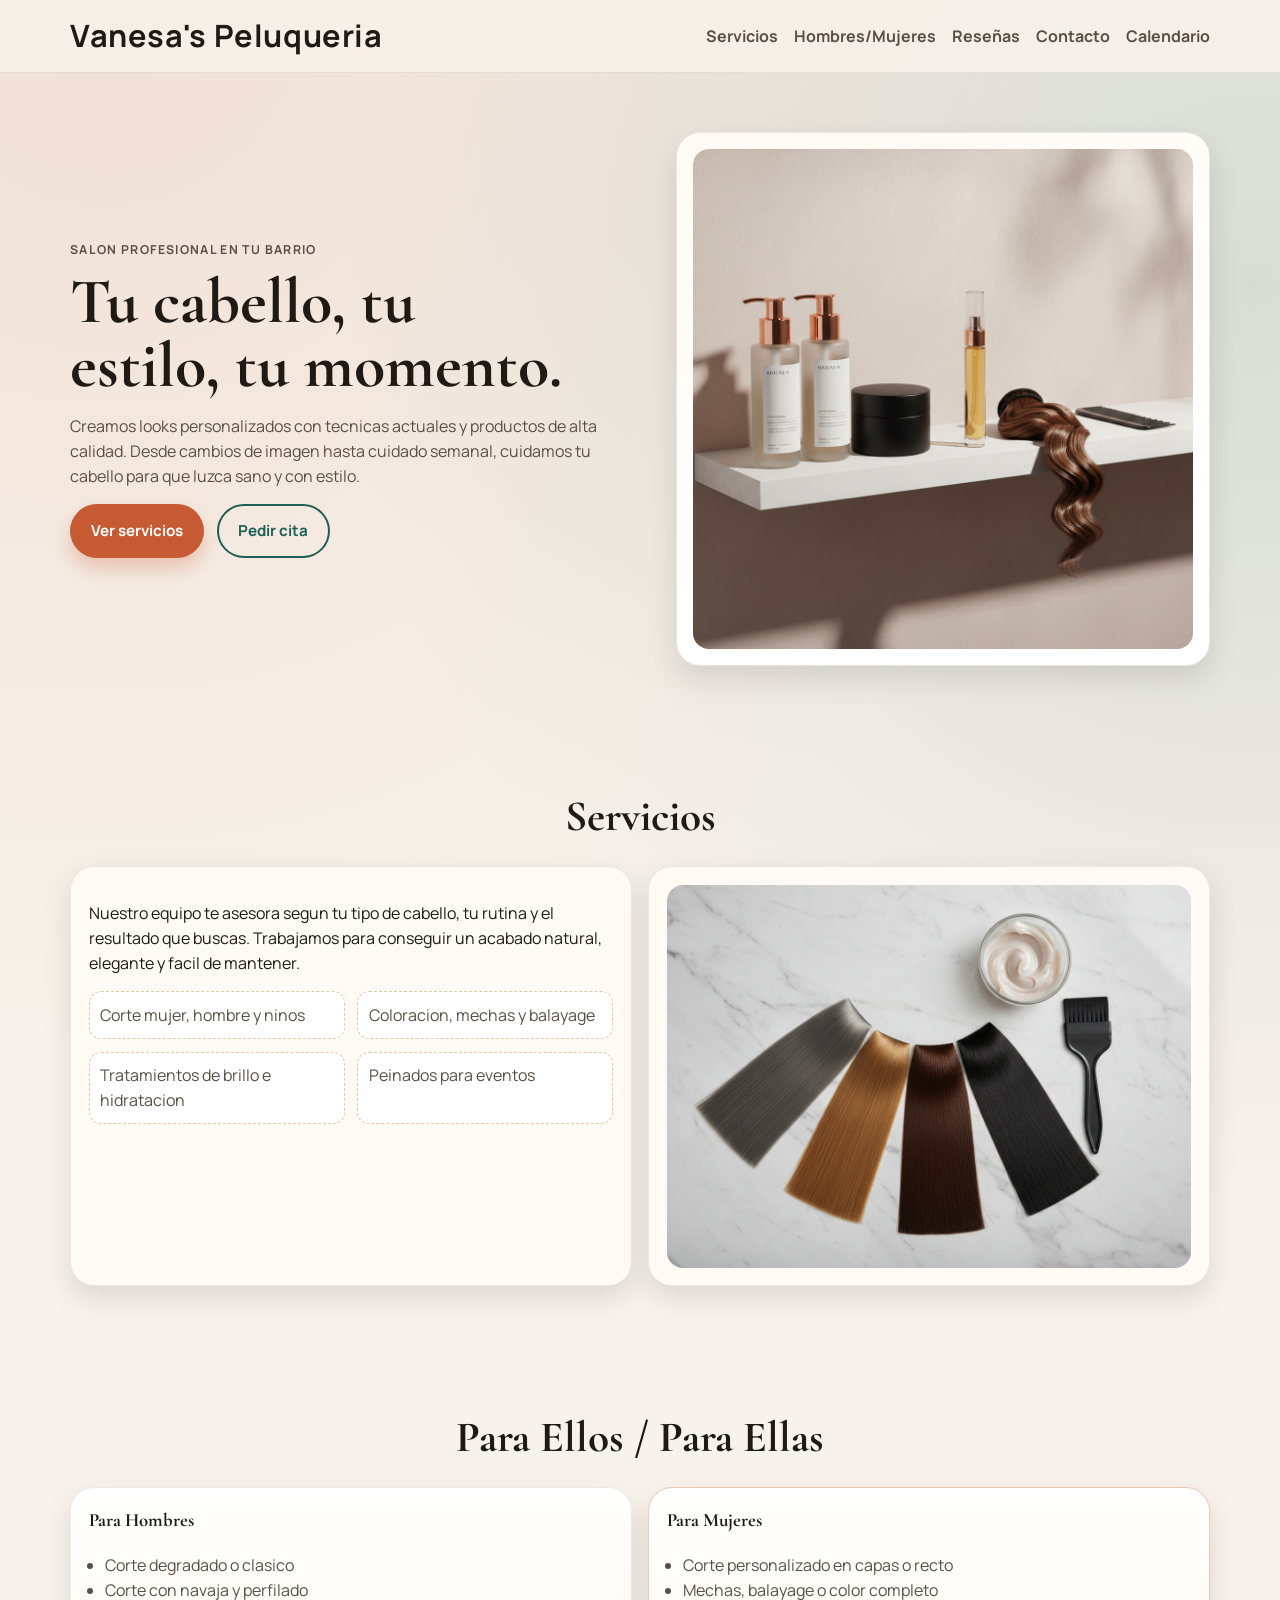
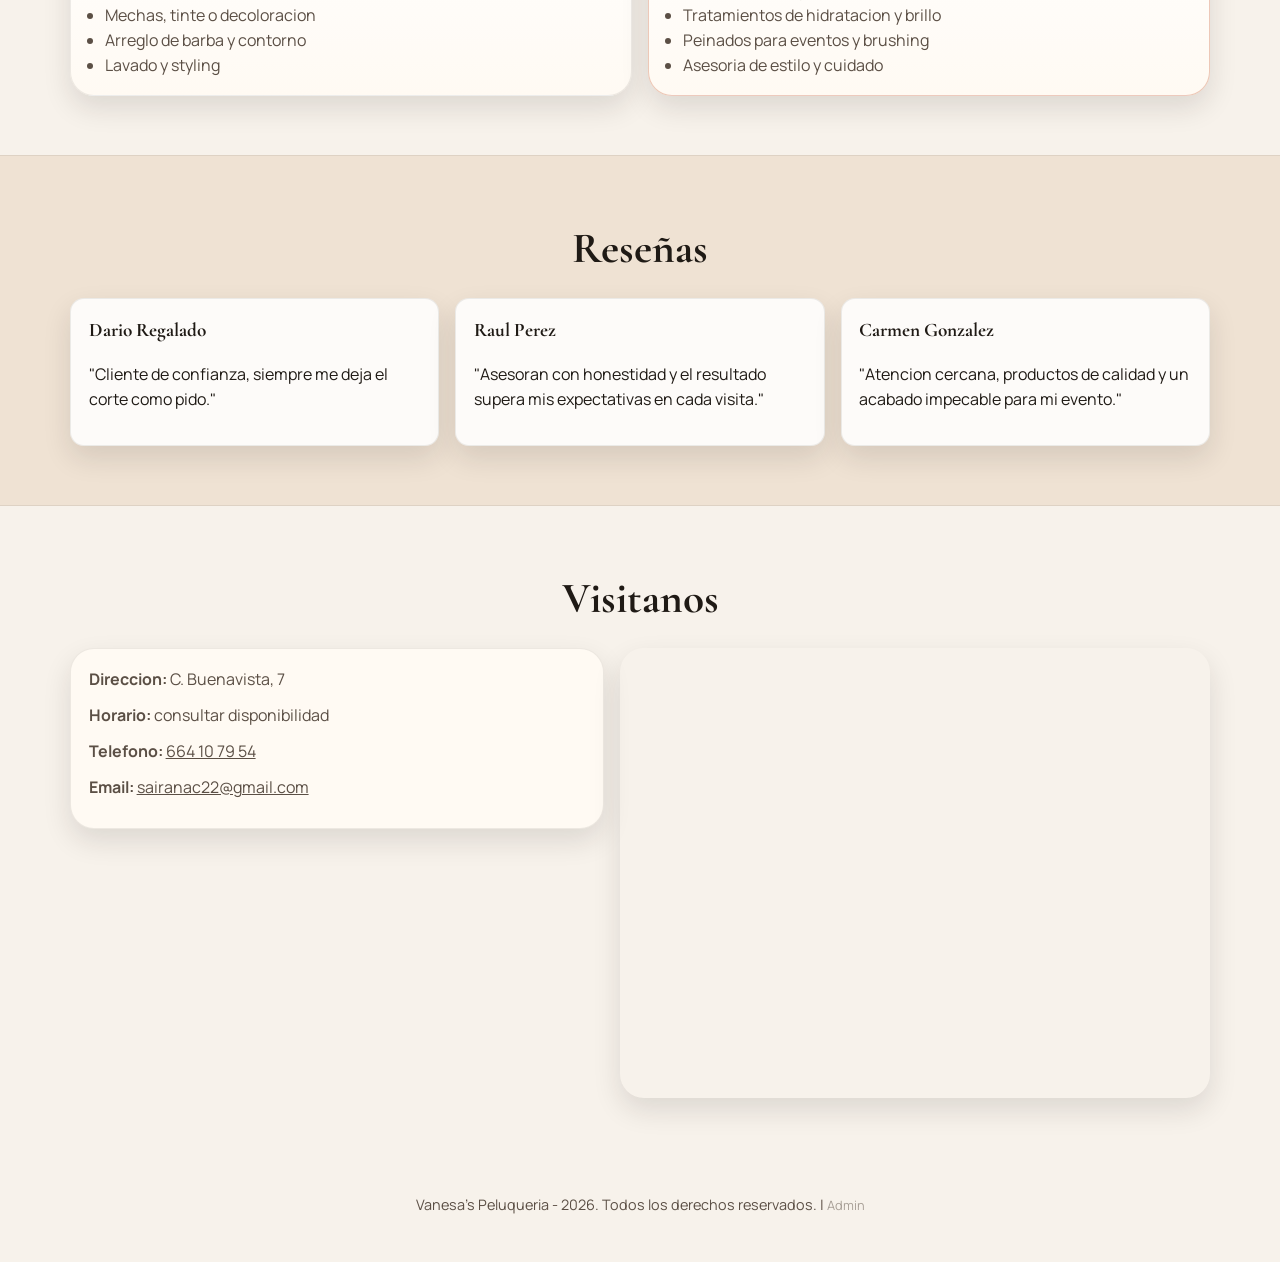
==== commit df2a5b6d: "version con calendario" ====
--- a/index.html
+++ b/index.html
@@ -9,6 +9,7 @@
   <link rel="preconnect" href="https://fonts.googleapis.com" />
   <link rel="preconnect" href="https://fonts.gstatic.com" crossorigin />
   <link href="https://fonts.googleapis.com/css2?family=Cormorant+Garamond:wght@500;700&family=Manrope:wght@400;600;700&display=swap" rel="stylesheet" />
+  <link rel="icon" href="fotos/logo.ico" type="image/x-icon" />
   <link rel="manifest" href="manifest.webmanifest" />
   <link rel="stylesheet" href="css/styles.css" />
 </head>
@@ -30,9 +31,10 @@
 
       <nav id="main-nav" class="nav" aria-label="Navegacion principal" data-open="false">
         <a href="#servicios">Servicios</a>
-        <a href="#tarifas">Tarifas</a>
-        <a href="#resenas">Resenas</a>
+        <a href="#hombres-mujeres">Hombres/Mujeres</a>
+        <a href="#resenas">Reseñas</a>
         <a href="#contacto">Contacto</a>
+        <a href="calendario.html">Calendario</a>
       </nav>
     </div>
   </header>
@@ -48,7 +50,7 @@
             Desde cambios de imagen hasta cuidado semanal, cuidamos tu cabello para que luzca sano y con estilo.
           </p>
           <div class="button-row">
-            <a class="btn btn-primary" href="#tarifas">Ver tarifas</a>
+            <a class="btn btn-primary" href="#hombres-mujeres">Ver servicios</a>
             <a class="btn btn-secondary" href="#contacto">Pedir cita</a>
           </div>
         </div>
@@ -87,28 +89,28 @@
       </div>
     </section>
 
-    <section class="section" id="tarifas">
+    <section class="section" id="hombres-mujeres">
       <div class="container">
-        <h2 class="section-title">Tarifas</h2>
+        <h2 class="section-title">Para Ellos / Para Ellas</h2>
         <div class="pricing-grid">
           <article class="price-card">
-            <h3>Corte Basico</h3>
-            <p class="price">Desde 18 EUR</p>
+            <h3>Para Hombres</h3>
             <ul>
-              <li>Lavado incluido</li>
-              <li>Corte unisex</li>
-              <li>Peinado rapido diario</li>
-              <li>Asesoria express</li>
+              <li>Corte degradado o clasico</li>
+              <li>Corte con navaja y perfilado</li>
+              <li>Mechas, tinte o decoloracion</li>
+              <li>Arreglo de barba y contorno</li>
+              <li>Lavado y styling</li>
             </ul>
           </article>
           <article class="price-card highlight">
-            <h3>Look Premium</h3>
-            <p class="price">Desde 35 EUR</p>
+            <h3>Para Mujeres</h3>
             <ul>
-              <li>Color profesional</li>
-              <li>Tratamiento de brillo</li>
-              <li>Brushing para evento</li>
-              <li>Retoque de flequillo</li>
+              <li>Corte personalizado en capas o recto</li>
+              <li>Mechas, balayage o color completo</li>
+              <li>Tratamientos de hidratacion y brillo</li>
+              <li>Peinados para eventos y brushing</li>
+              <li>Asesoria de estilo y cuidado</li>
             </ul>
           </article>
         </div>
@@ -120,15 +122,15 @@
         <h2 class="section-title">Reseñas</h2>
         <div class="review-grid">
           <article class="review">
-            <h3>Aya Nakamura</h3>
-            <p>"Entendieron justo el corte que queria y mi pelo nunca se habia visto tan sano y brillante."</p>
+            <h3>Dario Regalado</h3>
+            <p>"Cliente de confianza, siempre me deja el corte como pido."</p>
           </article>
           <article class="review">
-            <h3>Mateo Garcia</h3>
+            <h3>Raul Perez</h3>
             <p>"Asesoran con honestidad y el resultado supera mis expectativas en cada visita."</p>
           </article>
           <article class="review">
-            <h3>Lucia Perez</h3>
+            <h3>Carmen Gonzalez</h3>
             <p>"Atencion cercana, productos de calidad y un acabado impecable para mi evento."</p>
           </article>
         </div>
@@ -141,9 +143,9 @@
         <div class="contact-grid">
           <article class="panel contact-list" aria-label="Datos de contacto">
             <p><strong>Direccion:</strong> C. Buenavista, 7</p>
-            <p><strong>Horario:</strong> Lunes a sabado, 10:00 a 20:00</p>
-            <p><strong>Telefono:</strong> <a href="tel:+34666123456">666 123 456</a></p>
-            <p><strong>Email:</strong> <a href="mailto:reservas@vanesaspelu.es">reservas@vanesaspelu.es</a></p>
+            <p><strong>Horario:</strong> consultar disponibilidad</p>
+            <p><strong>Telefono:</strong> <a href="tel:+34664107954">664 10 79 54</a></p>
+            <p><strong>Email:</strong> <a href="mailto:sairanac22@gmail.com">sairanac22@gmail.com</a></p>
           </article>
           <iframe
             class="map-frame"
@@ -161,7 +163,7 @@
 
   <footer class="footer">
     <div class="container">
-      <p>Vanesa's Peluqueria - <span id="year"></span>. Todos los derechos reservados.</p>
+      <p>Vanesa's Peluqueria - <span id="year"></span>. Todos los derechos reservados. | <a href="admin/" class="admin-link">Admin</a></p>
     </div>
   </footer>
 
--- a/css/styles.css
+++ b/css/styles.css
@@ -311,6 +311,17 @@
   padding: 1.4rem 0 2rem;
 }
 
+.admin-link {
+  color: var(--muted);
+  text-decoration: none;
+  opacity: 0.5;
+  font-size: 0.8rem;
+}
+.admin-link:hover {
+  opacity: 1;
+  text-decoration: underline;
+}
+
 :focus-visible {
   outline: 3px solid var(--ring);
   outline-offset: 2px;
